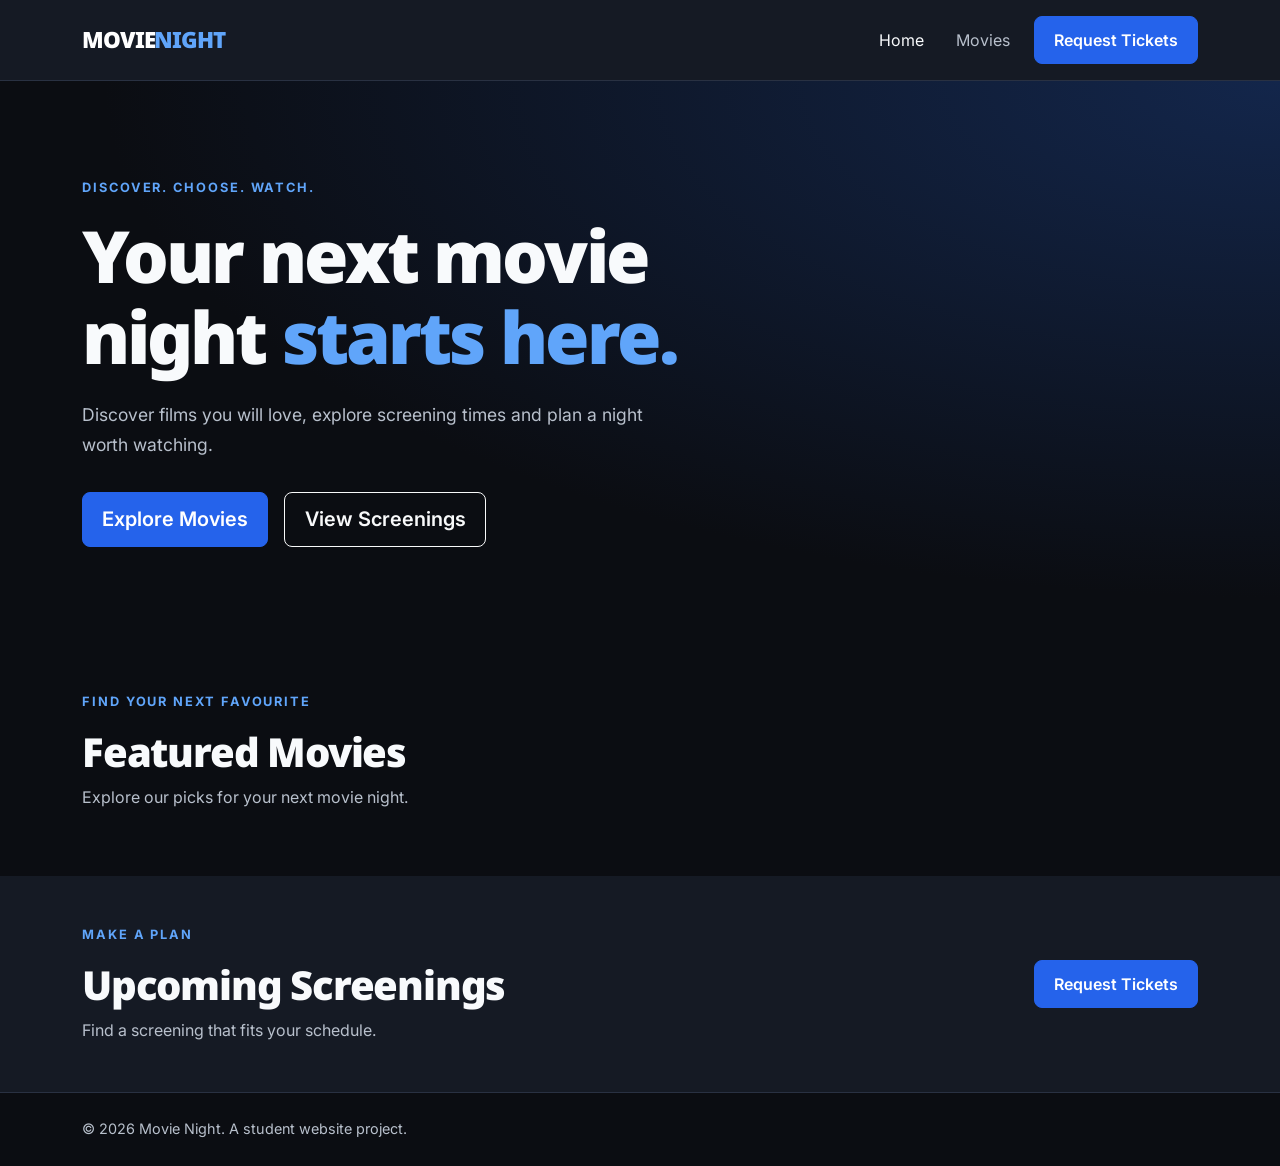
==== index.html @ bdc01e39 "Build home page layout with Bootstrap and black and blue styling" ====
<!DOCTYPE html>
<html lang="en" data-bs-theme="dark">
<head>
    <meta charset="UTF-8">
    <meta name="viewport" content="width=device-width, initial-scale=1.0">
    <meta name="description"
          content="Discover movies, explore genres and request screening tickets.">

    <title>Movie Night | Home</title>

    <!-- Fonts -->
    <link rel="preconnect" href="https://fonts.googleapis.com">
    <link rel="preconnect" href="https://fonts.gstatic.com" crossorigin>
    <link href="https://fonts.googleapis.com/css2?family=Inter:wght@400;500;600;700&family=Noto+Sans:wght@900&display=swap"
          rel="stylesheet">

    <!-- Bootstrap loads before our custom styles -->
    <link href="https://cdn.jsdelivr.net/npm/bootstrap@5.3.8/dist/css/bootstrap.min.css"
          rel="stylesheet"
          integrity="sha384-sRIl4kxILFvY47J16cr9ZwB07vP4J8+LH7qKQnuqkuIAvNWLzeN8tE5YBujZqJLB"
          crossorigin="anonymous">

    <link rel="stylesheet" href="css/styles.css">
</head>
<body>
    <header>
        <nav class="navbar navbar-expand-md site-navbar"
             aria-label="Main navigation">
            <div class="container">
                <a class="navbar-brand" href="index.html">
                    MOVIE<span class="brand-accent">NIGHT</span>
                </a>

                <button class="navbar-toggler" type="button"
                        data-bs-toggle="collapse"
                        data-bs-target="#mainNavigation"
                        aria-controls="mainNavigation"
                        aria-expanded="false"
                        aria-label="Toggle navigation">
                    <span class="navbar-toggler-icon"></span>
                </button>

                <div class="collapse navbar-collapse" id="mainNavigation">
                    <ul class="navbar-nav ms-auto align-items-md-center gap-md-3">
                        <li class="nav-item">
                            <a class="nav-link active"
                               href="index.html" aria-current="page">Home</a>
                        </li>
                        <li class="nav-item">
                            <a class="nav-link" href="movies.html">Movies</a>
                        </li>
                        <li class="nav-item">
                            <a class="btn btn-primary my-2 my-md-0"
                               href="tickets.html">Request Tickets</a>
                        </li>
                    </ul>
                </div>
            </div>
        </nav>
    </header>

    <main>
        <section class="hero" aria-labelledby="welcome-heading">
            <div class="container">
                <div class="row">
                    <div class="col-lg-8">
                        <p class="eyebrow">DISCOVER. CHOOSE. WATCH.</p>

                        <h1 id="welcome-heading">
                            Your next movie night
                            <span class="brand-accent">starts here.</span>
                        </h1>

                        <p class="hero-description">
                            Discover films you will love, explore screening
                            times and plan a night worth watching.
                        </p>

                        <div class="d-flex flex-wrap gap-3">
                            <a class="btn btn-primary btn-lg" href="movies.html">
                                Explore Movies
                            </a>
                            <a class="btn btn-outline-light btn-lg"
                               href="#screenings">
                                View Screenings
                            </a>
                        </div>
                    </div>
                </div>
            </div>
        </section>

        <section class="container py-5" aria-labelledby="featured-heading">
            <p class="eyebrow">FIND YOUR NEXT FAVOURITE</p>
            <h2 id="featured-heading">Featured Movies</h2>
            <p class="section-description">
                Explore our picks for your next movie night.
            </p>

            <!-- Movie cards will be added in the next step -->
        </section>

        <section class="screenings-section py-5" id="screenings"
                 aria-labelledby="screenings-heading">
            <div class="container">
                <div class="row align-items-center g-4">
                    <div class="col-md-8">
                        <p class="eyebrow">MAKE A PLAN</p>
                        <h2 id="screenings-heading">Upcoming Screenings</h2>
                        <p class="section-description mb-0">
                            Find a screening that fits your schedule.
                        </p>
                    </div>

                    <div class="col-md-4 text-md-end">
                        <a class="btn btn-primary" href="tickets.html">
                            Request Tickets
                        </a>
                    </div>
                </div>
            </div>
        </section>
    </main>

    <footer class="site-footer py-4">
        <div class="container">
            <p class="mb-0">
                &copy; 2026 Movie Night. A student website project.
            </p>
        </div>
    </footer>

    <script src="https://cdn.jsdelivr.net/npm/bootstrap@5.3.8/dist/js/bootstrap.bundle.min.js"
            integrity="sha384-FKyoEForCGlyvwx9Hj09JcYn3nv7wiPVlz7YYwJrWVcXK/BmnVDxM+D2scQbITxI"
            crossorigin="anonymous"></script>

    <script src="js/app.js"></script>
</body>
</html>
---- css/styles.css ----
/* Shared website colours */
:root {
    --page-background: #0b0d12;
    --panel-background: #151a24;
    --accent-blue: #2563eb;
    --heading-accent: #60a5fa;
    --main-text: #f8fafc;
    --secondary-text: #b8c0cc;
}

body {
    background-color: var(--page-background);
    color: var(--main-text);
    font-family: "Inter", sans-serif;
    line-height: 1.7;
}

h1,
h2,
.navbar-brand {
    font-family: "Noto Sans", sans-serif;
    font-weight: 900;
}

h1 {
    font-size: clamp(2.5rem, 6vw, 4.5rem);
    line-height: 1.12;
    letter-spacing: -0.04em;
    margin-bottom: 1.5rem;
}

h2 {
    font-size: clamp(1.75rem, 4vw, 2.5rem);
    letter-spacing: -0.03em;
}

.site-navbar {
    background-color: var(--panel-background);
    border-bottom: 1px solid #293142;
    padding: 1rem 0;
}

.navbar-brand {
    font-size: 1.4rem;
    letter-spacing: -0.05em;
}

.brand-accent {
    color: var(--heading-accent);
}

.nav-link {
    color: var(--secondary-text);
}

.nav-link:hover,
.nav-link:focus,
.navbar-nav .nav-link.active {
    color: var(--main-text);
}

.hero {
    padding: 6rem 0;
    background: radial-gradient(
        ellipse at top right,
        #13264b 0%,
        var(--page-background) 65%
    );
}

.eyebrow {
    color: var(--heading-accent);
    font-size: 0.8rem;
    font-weight: 700;
    letter-spacing: 0.15em;
    margin-bottom: 1rem;
}

.hero-description {
    max-width: 36rem;
    color: var(--secondary-text);
    font-size: 1.1rem;
    margin-bottom: 2rem;
}

.section-description,
.site-footer {
    color: var(--secondary-text);
}

.btn {
    font-weight: 600;
    border-radius: 0.5rem;
    padding: 0.7rem 1.2rem;
}

.btn-primary {
    --bs-btn-bg: var(--accent-blue);
    --bs-btn-border-color: var(--accent-blue);
    --bs-btn-hover-bg: #1d4ed8;
    --bs-btn-hover-border-color: #1d4ed8;
    --bs-btn-active-bg: #1e40af;
    --bs-btn-active-border-color: #1e40af;
}

.screenings-section {
    background-color: var(--panel-background);
}

.site-footer {
    border-top: 1px solid #293142;
    font-size: 0.9rem;
}

a:focus-visible,
button:focus-visible {
    outline: 3px solid var(--heading-accent);
    outline-offset: 4px;
}

@media (max-width: 767.98px) {
    .hero {
        padding: 4rem 0;
    }
}
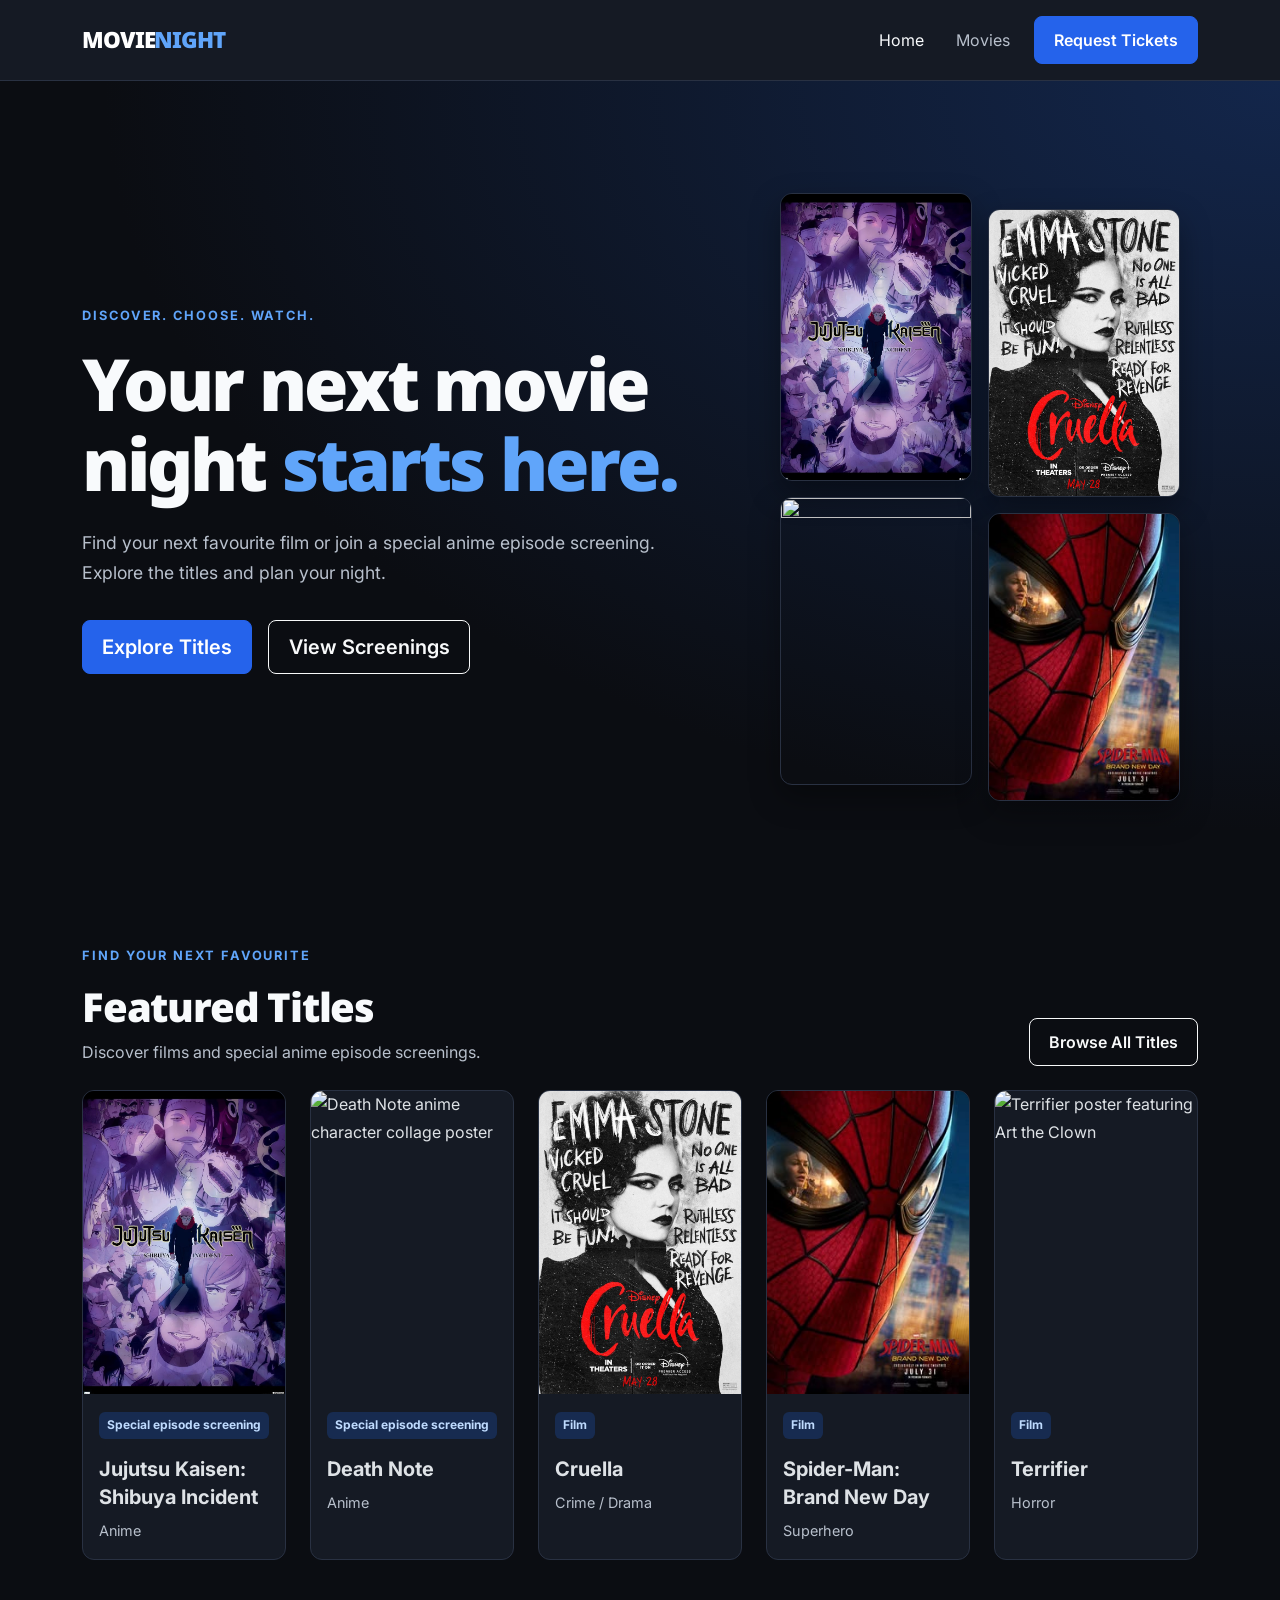
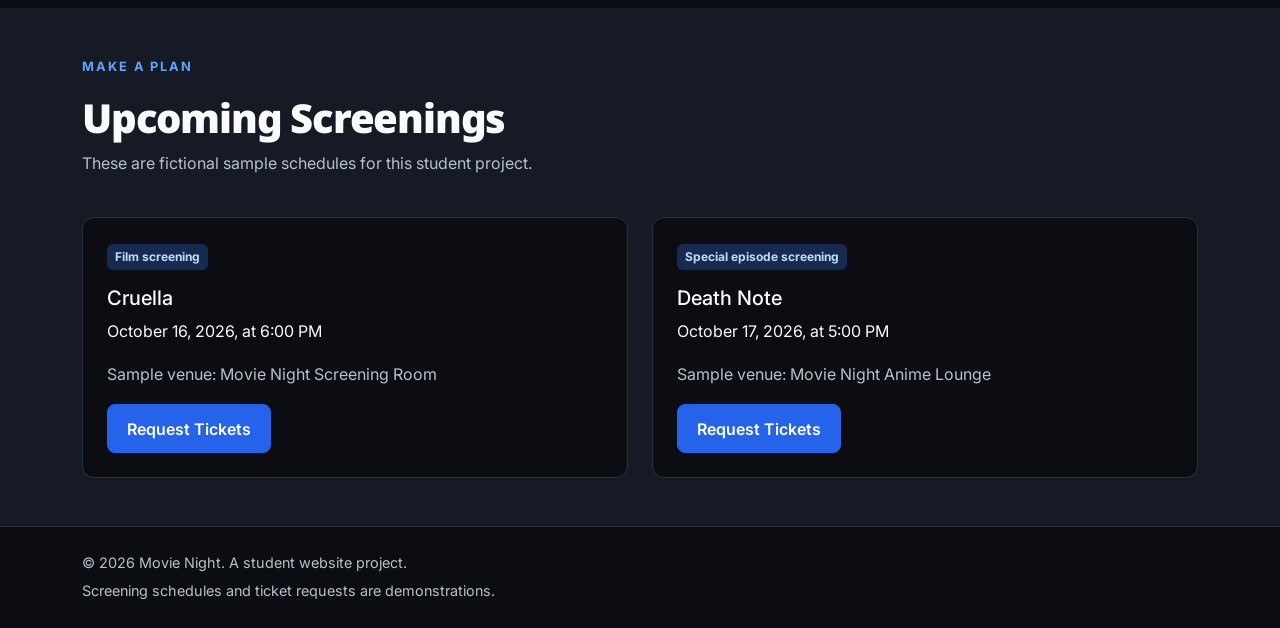
==== commit 48cc64a9: "Add featured titles, poster collage and sample screenings" ====
--- a/index.html
+++ b/index.html
@@ -4,7 +4,7 @@
     <meta charset="UTF-8">
     <meta name="viewport" content="width=device-width, initial-scale=1.0">
     <meta name="description"
-          content="Discover movies, explore genres and request screening tickets.">
+          content="Discover films and special anime episode screenings, explore genres and request tickets.">
 
     <title>Movie Night | Home</title>
 
@@ -14,20 +14,26 @@
     <link href="https://fonts.googleapis.com/css2?family=Inter:wght@400;500;600;700&family=Noto+Sans:wght@900&display=swap"
           rel="stylesheet">
 
-    <!-- Bootstrap loads before our custom styles -->
+    <!-- Bootstrap -->
     <link href="https://cdn.jsdelivr.net/npm/bootstrap@5.3.8/dist/css/bootstrap.min.css"
           rel="stylesheet"
           integrity="sha384-sRIl4kxILFvY47J16cr9ZwB07vP4J8+LH7qKQnuqkuIAvNWLzeN8tE5YBujZqJLB"
           crossorigin="anonymous">
 
+    <!-- Custom styles -->
     <link rel="stylesheet" href="css/styles.css">
 </head>
 <body>
+    <a class="visually-hidden-focusable skip-link" href="#main-content">
+        Skip to main content
+    </a>
+
     <header>
         <nav class="navbar navbar-expand-md site-navbar"
              aria-label="Main navigation">
             <div class="container">
-                <a class="navbar-brand" href="index.html">
+                <a class="navbar-brand" href="index.html"
+                   aria-label="Movie Night home">
                     MOVIE<span class="brand-accent">NIGHT</span>
                 </a>
 
@@ -43,8 +49,8 @@
                 <div class="collapse navbar-collapse" id="mainNavigation">
                     <ul class="navbar-nav ms-auto align-items-md-center gap-md-3">
                         <li class="nav-item">
-                            <a class="nav-link active"
-                               href="index.html" aria-current="page">Home</a>
+                            <a class="nav-link active" href="index.html"
+                               aria-current="page">Home</a>
                         </li>
                         <li class="nav-item">
                             <a class="nav-link" href="movies.html">Movies</a>
@@ -59,11 +65,12 @@
         </nav>
     </header>
 
-    <main>
+    <main id="main-content">
+        <!-- Welcome section -->
         <section class="hero" aria-labelledby="welcome-heading">
             <div class="container">
-                <div class="row">
-                    <div class="col-lg-8">
+                <div class="row align-items-center g-5">
+                    <div class="col-lg-7">
                         <p class="eyebrow">DISCOVER. CHOOSE. WATCH.</p>
 
                         <h1 id="welcome-heading">
@@ -72,13 +79,14 @@
                         </h1>
 
                         <p class="hero-description">
-                            Discover films you will love, explore screening
-                            times and plan a night worth watching.
+                            Find your next favourite film or join a special
+                            anime episode screening. Explore the titles and
+                            plan your night.
                         </p>
 
                         <div class="d-flex flex-wrap gap-3">
                             <a class="btn btn-primary btn-lg" href="movies.html">
-                                Explore Movies
+                                Explore Titles
                             </a>
                             <a class="btn btn-outline-light btn-lg"
                                href="#screenings">
@@ -86,36 +94,168 @@
                             </a>
                         </div>
                     </div>
+
+                    <div class="col-lg-5">
+                        <!-- Decorative repeats of posters shown below -->
+                        <div class="poster-collage" aria-hidden="true">
+                            <img src="images/jujutsu-kaisen.jfif" alt="">
+                            <img src="images/cruella.jfif" alt="">
+                            <img src="images/death-note.jfif" alt="">
+                            <img src="images/spider-man.jfif" alt="">
+                        </div>
+                    </div>
                 </div>
             </div>
         </section>
 
+        <!-- Featured titles -->
         <section class="container py-5" aria-labelledby="featured-heading">
-            <p class="eyebrow">FIND YOUR NEXT FAVOURITE</p>
-            <h2 id="featured-heading">Featured Movies</h2>
-            <p class="section-description">
-                Explore our picks for your next movie night.
-            </p>
-
-            <!-- Movie cards will be added in the next step -->
+            <div class="d-flex flex-wrap justify-content-between
+                        align-items-end gap-3 mb-4">
+                <div>
+                    <p class="eyebrow">FIND YOUR NEXT FAVOURITE</p>
+                    <h2 id="featured-heading">Featured Titles</h2>
+                    <p class="section-description mb-0">
+                        Discover films and special anime episode screenings.
+                    </p>
+                </div>
+
+                <a class="btn btn-outline-light" href="movies.html">
+                    Browse All Titles
+                </a>
+            </div>
+
+            <div class="row row-cols-1 row-cols-sm-2 row-cols-md-3
+                        row-cols-xl-5 g-4">
+                <div class="col">
+                    <article class="card movie-card h-100">
+                        <img src="images/jujutsu-kaisen.jfif"
+                             class="card-img-top movie-poster"
+                             alt="Jujutsu Kaisen Shibuya Incident character poster"
+                             loading="lazy">
+                        <div class="card-body">
+                            <span class="badge screening-badge mb-3">
+                                Special episode screening
+                            </span>
+                            <h3 class="card-title h5">
+                                Jujutsu Kaisen: Shibuya Incident
+                            </h3>
+                            <p class="movie-category mb-0">Anime</p>
+                        </div>
+                    </article>
+                </div>
+
+                <div class="col">
+                    <article class="card movie-card h-100">
+                        <img src="images/death-note.jfif"
+                             class="card-img-top movie-poster"
+                             alt="Death Note anime character collage poster"
+                             loading="lazy">
+                        <div class="card-body">
+                            <span class="badge screening-badge mb-3">
+                                Special episode screening
+                            </span>
+                            <h3 class="card-title h5">Death Note</h3>
+                            <p class="movie-category mb-0">Anime</p>
+                        </div>
+                    </article>
+                </div>
+
+                <div class="col">
+                    <article class="card movie-card h-100">
+                        <img src="images/cruella.jfif"
+                             class="card-img-top movie-poster"
+                             alt="Cruella poster featuring Emma Stone"
+                             loading="lazy">
+                        <div class="card-body">
+                            <span class="badge screening-badge mb-3">Film</span>
+                            <h3 class="card-title h5">Cruella</h3>
+                            <p class="movie-category mb-0">Crime / Drama</p>
+                        </div>
+                    </article>
+                </div>
+
+                <div class="col">
+                    <article class="card movie-card h-100">
+                        <img src="images/spider-man.jfif"
+                             class="card-img-top movie-poster"
+                             alt="Spider-Man Brand New Day artwork"
+                             loading="lazy">
+                        <div class="card-body">
+                            <span class="badge screening-badge mb-3">Film</span>
+                            <h3 class="card-title h5">
+                                Spider-Man: Brand New Day
+                            </h3>
+                            <p class="movie-category mb-0">Superhero</p>
+                        </div>
+                    </article>
+                </div>
+
+                <div class="col">
+                    <article class="card movie-card h-100">
+                        <img src="images/terrifier.jfif"
+                             class="card-img-top movie-poster"
+                             alt="Terrifier poster featuring Art the Clown"
+                             loading="lazy">
+                        <div class="card-body">
+                            <span class="badge screening-badge mb-3">Film</span>
+                            <h3 class="card-title h5">Terrifier</h3>
+                            <p class="movie-category mb-0">Horror</p>
+                        </div>
+                    </article>
+                </div>
+            </div>
         </section>
 
+        <!-- Sample screening information -->
         <section class="screenings-section py-5" id="screenings"
                  aria-labelledby="screenings-heading">
             <div class="container">
-                <div class="row align-items-center g-4">
-                    <div class="col-md-8">
-                        <p class="eyebrow">MAKE A PLAN</p>
-                        <h2 id="screenings-heading">Upcoming Screenings</h2>
-                        <p class="section-description mb-0">
-                            Find a screening that fits your schedule.
-                        </p>
-                    </div>
-
-                    <div class="col-md-4 text-md-end">
-                        <a class="btn btn-primary" href="tickets.html">
-                            Request Tickets
-                        </a>
+                <p class="eyebrow">MAKE A PLAN</p>
+                <h2 id="screenings-heading">Upcoming Screenings</h2>
+                <p class="section-description">
+                    These are fictional sample schedules for this student project.
+                </p>
+
+                <div class="row g-4 mt-1">
+                    <div class="col-md-6">
+                        <article class="screening-panel h-100">
+                            <span class="badge screening-badge mb-3">
+                                Film screening
+                            </span>
+                            <h3 class="h5">Cruella</h3>
+                            <p>
+                                <time datetime="2026-10-16T18:00">
+                                    October 16, 2026, at 6:00 PM
+                                </time>
+                            </p>
+                            <p class="section-description">
+                                Sample venue: Movie Night Screening Room
+                            </p>
+                            <a class="btn btn-primary" href="tickets.html">
+                                Request Tickets
+                            </a>
+                        </article>
+                    </div>
+
+                    <div class="col-md-6">
+                        <article class="screening-panel h-100">
+                            <span class="badge screening-badge mb-3">
+                                Special episode screening
+                            </span>
+                            <h3 class="h5">Death Note</h3>
+                            <p>
+                                <time datetime="2026-10-17T17:00">
+                                    October 17, 2026, at 5:00 PM
+                                </time>
+                            </p>
+                            <p class="section-description">
+                                Sample venue: Movie Night Anime Lounge
+                            </p>
+                            <a class="btn btn-primary" href="tickets.html">
+                                Request Tickets
+                            </a>
+                        </article>
                     </div>
                 </div>
             </div>
@@ -124,12 +264,16 @@
 
     <footer class="site-footer py-4">
         <div class="container">
+            <p class="mb-1">
+                &copy; 2026 Movie Night. A student website project.
+            </p>
             <p class="mb-0">
-                &copy; 2026 Movie Night. A student website project.
+                Screening schedules and ticket requests are demonstrations.
             </p>
         </div>
     </footer>
 
+    <!-- Bootstrap controls the mobile navigation -->
     <script src="https://cdn.jsdelivr.net/npm/bootstrap@5.3.8/dist/js/bootstrap.bundle.min.js"
             integrity="sha384-FKyoEForCGlyvwx9Hj09JcYn3nv7wiPVlz7YYwJrWVcXK/BmnVDxM+D2scQbITxI"
             crossorigin="anonymous"></script>
--- a/css/styles.css
+++ b/css/styles.css
@@ -122,4 +122,76 @@
     .hero {
         padding: 4rem 0;
     }
+}
+/* Poster collage beside the welcome heading */
+.poster-collage {
+    display: grid;
+    grid-template-columns: repeat(2, minmax(0, 1fr));
+    gap: 1rem;
+    max-width: 25rem;
+    margin-inline: auto;
+    padding-block: 1rem;
+}
+
+.poster-collage img {
+    display: block;
+    width: 100%;
+    aspect-ratio: 2 / 3;
+    object-fit: cover;
+    border-radius: 0.75rem;
+    border: 1px solid #293142;
+    box-shadow: 0 12px 30px rgb(0 0 0 / 35%);
+}
+
+.poster-collage img:nth-child(even) {
+    transform: translateY(1rem);
+}
+
+/* Featured title cards */
+.movie-card {
+    background-color: var(--panel-background);
+    border: 1px solid #293142;
+    border-radius: 0.75rem;
+    overflow: hidden;
+}
+
+.movie-poster {
+    width: 100%;
+    aspect-ratio: 2 / 3;
+    object-fit: cover;
+}
+
+.movie-card .card-title {
+    font-weight: 700;
+    line-height: 1.4;
+}
+
+.movie-category {
+    color: var(--secondary-text);
+    font-size: 0.9rem;
+}
+
+.screening-badge {
+    background-color: #172b50;
+    color: #bfdbfe;
+    white-space: normal;
+    text-align: left;
+    line-height: 1.5;
+}
+
+.screening-panel {
+    background-color: var(--page-background);
+    border: 1px solid #293142;
+    border-radius: 0.75rem;
+    padding: 1.5rem;
+}
+
+.skip-link {
+    position: absolute;
+    top: 0.5rem;
+    left: 0.5rem;
+    z-index: 1100;
+    background-color: var(--main-text);
+    color: var(--page-background);
+    padding: 0.75rem 1rem;
 }
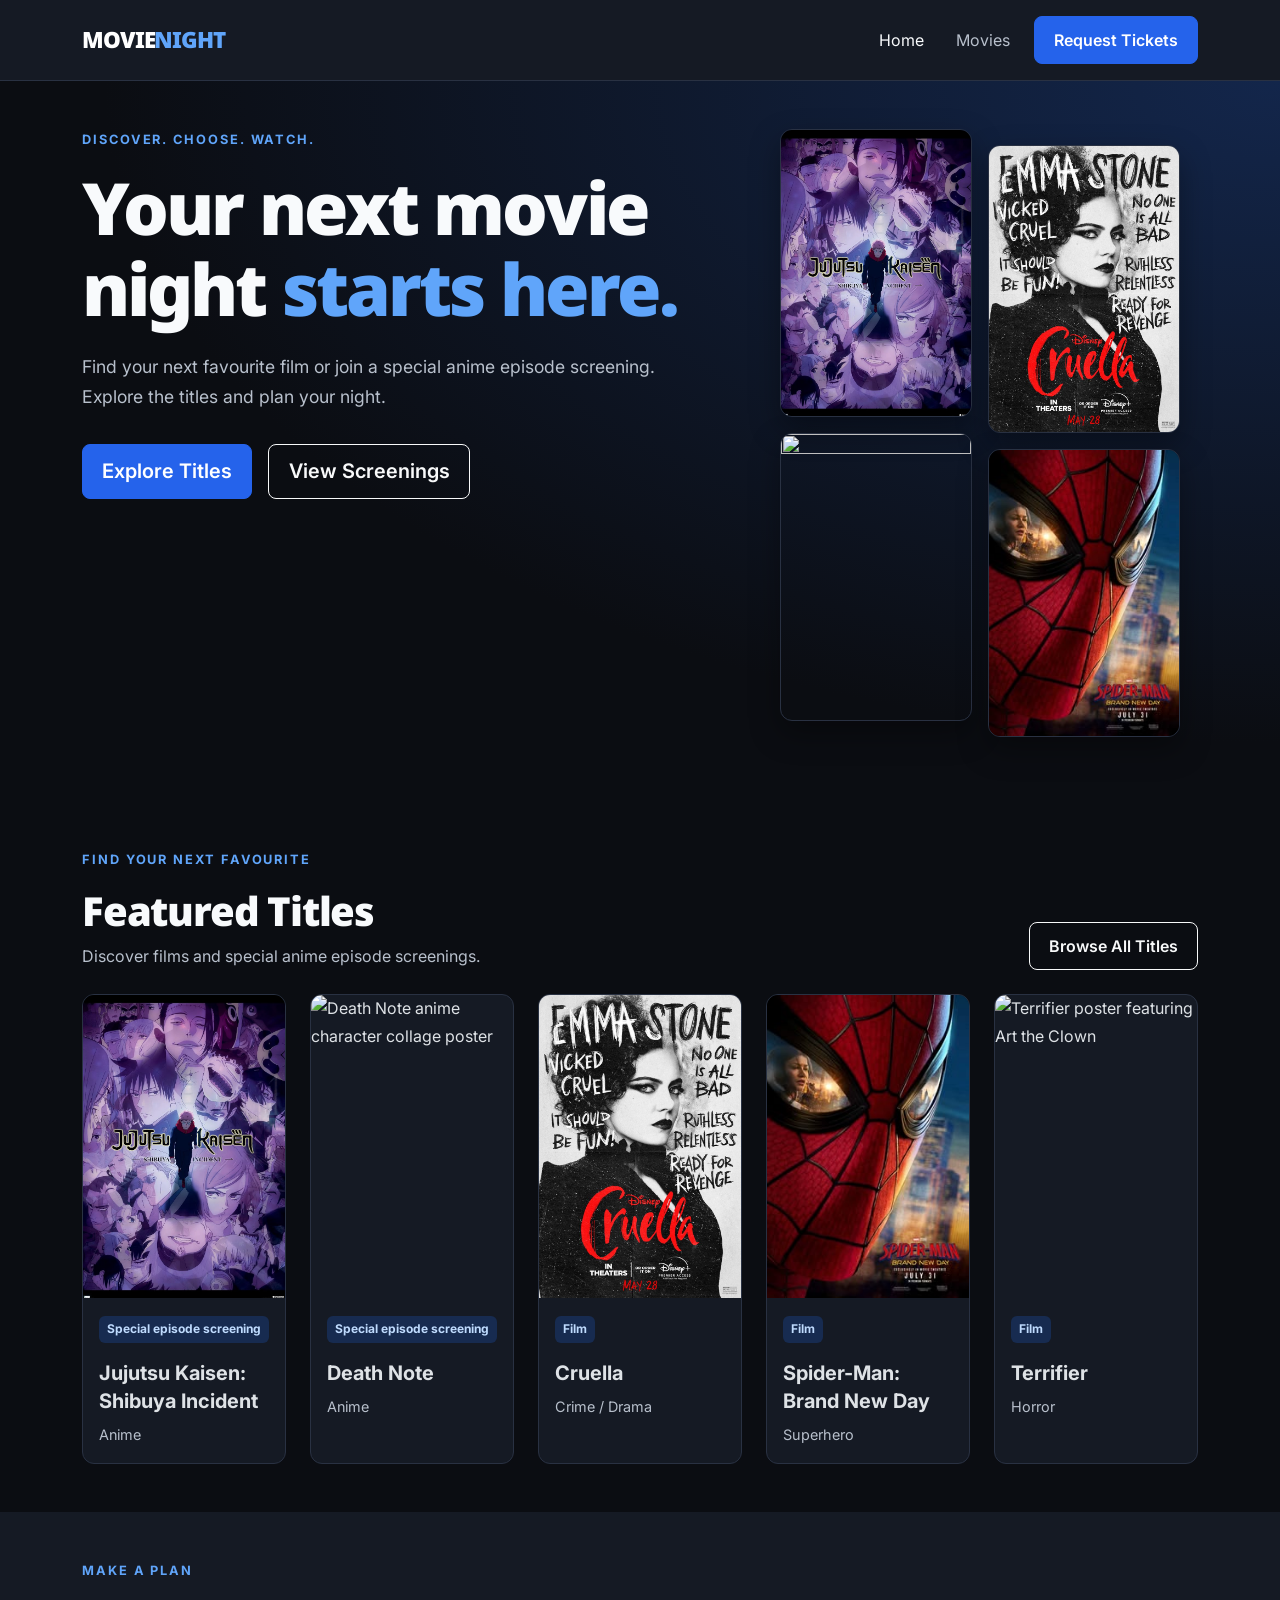
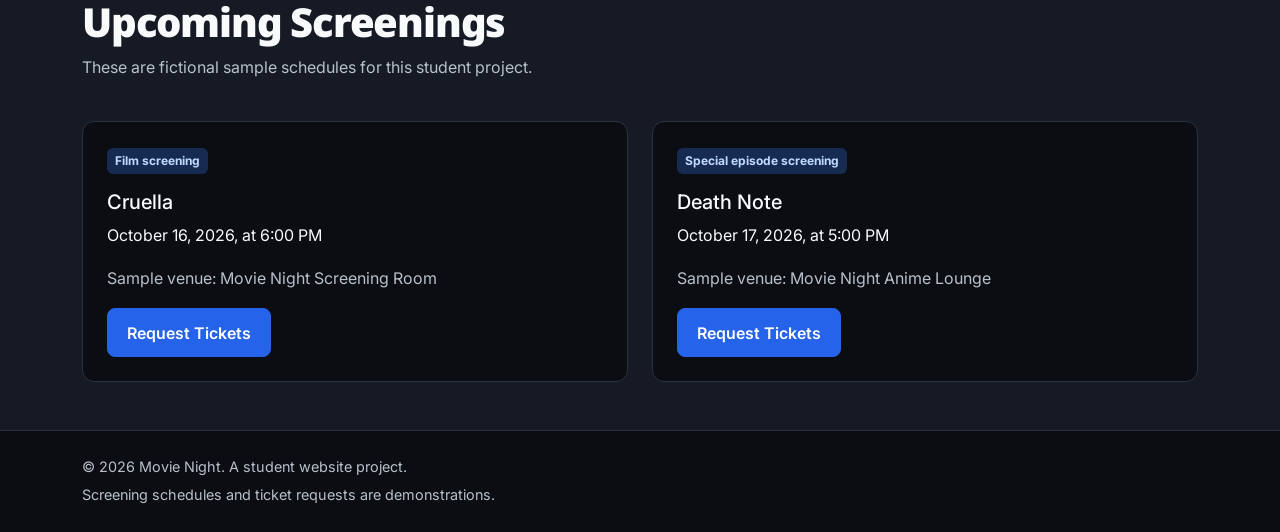
==== commit 247c0f33: "Refactor styles for consistency and improve accessibility in ticket request and homepage layouts" ====
--- a/index.html
+++ b/index.html
@@ -69,7 +69,7 @@
         <!-- Welcome section -->
         <section class="hero" aria-labelledby="welcome-heading">
             <div class="container">
-                <div class="row align-items-center g-5">
+                <div class="row align-items-start g-5">
                     <div class="col-lg-7">
                         <p class="eyebrow">DISCOVER. CHOOSE. WATCH.</p>
 
--- a/css/styles.css
+++ b/css/styles.css
@@ -1,197 +1,289 @@
 /* Shared website colours */
 :root {
-    --page-background: #0b0d12;
-    --panel-background: #151a24;
-    --accent-blue: #2563eb;
-    --heading-accent: #60a5fa;
-    --main-text: #f8fafc;
-    --secondary-text: #b8c0cc;
+  --page-background: #0b0d12;
+  --panel-background: #151a24;
+  --accent-blue: #2563eb;
+  --heading-accent: #60a5fa;
+  --main-text: #f8fafc;
+  --secondary-text: #b8c0cc;
 }
 
 body {
-    background-color: var(--page-background);
-    color: var(--main-text);
-    font-family: "Inter", sans-serif;
-    line-height: 1.7;
+  background-color: var(--page-background);
+  color: var(--main-text);
+  font-family: "Inter", sans-serif;
+  line-height: 1.7;
 }
 
 h1,
 h2,
 .navbar-brand {
-    font-family: "Noto Sans", sans-serif;
-    font-weight: 900;
+  font-family: "Noto Sans", sans-serif;
+  font-weight: 900;
 }
 
 h1 {
-    font-size: clamp(2.5rem, 6vw, 4.5rem);
-    line-height: 1.12;
-    letter-spacing: -0.04em;
-    margin-bottom: 1.5rem;
+  font-size: clamp(2.5rem, 6vw, 4.5rem);
+  line-height: 1.12;
+  letter-spacing: -0.04em;
+  margin-bottom: 1.5rem;
 }
 
 h2 {
-    font-size: clamp(1.75rem, 4vw, 2.5rem);
-    letter-spacing: -0.03em;
+  font-size: clamp(1.75rem, 4vw, 2.5rem);
+  letter-spacing: -0.03em;
 }
 
 .site-navbar {
-    background-color: var(--panel-background);
-    border-bottom: 1px solid #293142;
-    padding: 1rem 0;
+  background-color: var(--panel-background);
+  border-bottom: 1px solid #293142;
+  padding: 1rem 0;
 }
 
 .navbar-brand {
-    font-size: 1.4rem;
-    letter-spacing: -0.05em;
+  font-size: 1.4rem;
+  letter-spacing: -0.05em;
 }
 
 .brand-accent {
-    color: var(--heading-accent);
+  color: var(--heading-accent);
 }
 
 .nav-link {
-    color: var(--secondary-text);
+  color: var(--secondary-text);
 }
 
 .nav-link:hover,
 .nav-link:focus,
 .navbar-nav .nav-link.active {
-    color: var(--main-text);
+  color: var(--main-text);
 }
 
 .hero {
-    padding: 6rem 0;
-    background: radial-gradient(
-        ellipse at top right,
-        #13264b 0%,
-        var(--page-background) 65%
-    );
+  padding: 6rem 0;
+  background: radial-gradient(
+    ellipse at top right,
+    #13264b 0%,
+    var(--page-background) 65%
+  );
 }
 
 .eyebrow {
-    color: var(--heading-accent);
-    font-size: 0.8rem;
-    font-weight: 700;
-    letter-spacing: 0.15em;
-    margin-bottom: 1rem;
+  color: var(--heading-accent);
+  font-size: 0.8rem;
+  font-weight: 700;
+  letter-spacing: 0.15em;
+  margin-bottom: 1rem;
 }
 
 .hero-description {
-    max-width: 36rem;
-    color: var(--secondary-text);
-    font-size: 1.1rem;
-    margin-bottom: 2rem;
+  max-width: 36rem;
+  color: var(--secondary-text);
+  font-size: 1.1rem;
+  margin-bottom: 2rem;
 }
 
 .section-description,
 .site-footer {
-    color: var(--secondary-text);
+  color: var(--secondary-text);
 }
 
 .btn {
-    font-weight: 600;
-    border-radius: 0.5rem;
-    padding: 0.7rem 1.2rem;
+  font-weight: 600;
+  border-radius: 0.5rem;
+  padding: 0.7rem 1.2rem;
 }
 
 .btn-primary {
-    --bs-btn-bg: var(--accent-blue);
-    --bs-btn-border-color: var(--accent-blue);
-    --bs-btn-hover-bg: #1d4ed8;
-    --bs-btn-hover-border-color: #1d4ed8;
-    --bs-btn-active-bg: #1e40af;
-    --bs-btn-active-border-color: #1e40af;
+  --bs-btn-bg: var(--accent-blue);
+  --bs-btn-border-color: var(--accent-blue);
+  --bs-btn-hover-bg: #1d4ed8;
+  --bs-btn-hover-border-color: #1d4ed8;
+  --bs-btn-active-bg: #1e40af;
+  --bs-btn-active-border-color: #1e40af;
 }
 
 .screenings-section {
-    background-color: var(--panel-background);
+  background-color: var(--panel-background);
 }
 
 .site-footer {
-    border-top: 1px solid #293142;
-    font-size: 0.9rem;
+  border-top: 1px solid #293142;
+  font-size: 0.9rem;
 }
 
 a:focus-visible,
 button:focus-visible {
-    outline: 3px solid var(--heading-accent);
-    outline-offset: 4px;
+  outline: 3px solid var(--heading-accent);
+  outline-offset: 4px;
 }
 
 @media (max-width: 767.98px) {
-    .hero {
-        padding: 4rem 0;
-    }
+  .hero {
+    padding: 4rem 0;
+  }
 }
 /* Poster collage beside the welcome heading */
 .poster-collage {
-    display: grid;
-    grid-template-columns: repeat(2, minmax(0, 1fr));
-    gap: 1rem;
-    max-width: 25rem;
-    margin-inline: auto;
-    padding-block: 1rem;
+  display: grid;
+  grid-template-columns: repeat(2, minmax(0, 1fr));
+  gap: 1rem;
+  max-width: 25rem;
+  margin-inline: auto;
+  padding-block: 1rem;
 }
 
 .poster-collage img {
-    display: block;
-    width: 100%;
-    aspect-ratio: 2 / 3;
-    object-fit: cover;
-    border-radius: 0.75rem;
-    border: 1px solid #293142;
-    box-shadow: 0 12px 30px rgb(0 0 0 / 35%);
+  display: block;
+  width: 100%;
+  aspect-ratio: 2 / 3;
+  object-fit: cover;
+  border-radius: 0.75rem;
+  border: 1px solid #293142;
+  box-shadow: 0 12px 30px rgb(0 0 0 / 35%);
 }
 
 .poster-collage img:nth-child(even) {
-    transform: translateY(1rem);
+  transform: translateY(1rem);
 }
 
 /* Featured title cards */
 .movie-card {
-    background-color: var(--panel-background);
-    border: 1px solid #293142;
-    border-radius: 0.75rem;
-    overflow: hidden;
+  background-color: var(--panel-background);
+  border: 1px solid #293142;
+  border-radius: 0.75rem;
+  overflow: hidden;
 }
 
 .movie-poster {
-    width: 100%;
-    aspect-ratio: 2 / 3;
-    object-fit: cover;
+  width: 100%;
+  aspect-ratio: 2 / 3;
+  object-fit: cover;
 }
 
 .movie-card .card-title {
-    font-weight: 700;
-    line-height: 1.4;
+  font-weight: 700;
+  line-height: 1.4;
 }
 
 .movie-category {
-    color: var(--secondary-text);
-    font-size: 0.9rem;
+  color: var(--secondary-text);
+  font-size: 0.9rem;
 }
 
 .screening-badge {
-    background-color: #172b50;
-    color: #bfdbfe;
-    white-space: normal;
-    text-align: left;
-    line-height: 1.5;
+  background-color: #172b50;
+  color: #bfdbfe;
+  white-space: normal;
+  text-align: left;
+  line-height: 1.5;
 }
 
 .screening-panel {
-    background-color: var(--page-background);
-    border: 1px solid #293142;
-    border-radius: 0.75rem;
-    padding: 1.5rem;
+  background-color: var(--page-background);
+  border: 1px solid #293142;
+  border-radius: 0.75rem;
+  padding: 1.5rem;
 }
 
 .skip-link {
-    position: absolute;
-    top: 0.5rem;
-    left: 0.5rem;
-    z-index: 1100;
-    background-color: var(--main-text);
-    color: var(--page-background);
-    padding: 0.75rem 1rem;
+  position: absolute;
+  top: 0.5rem;
+  left: 0.5rem;
+  z-index: 1100;
+  background-color: var(--main-text);
+  color: var(--page-background);
+  padding: 0.75rem 1rem;
+}
+/* Movies page */
+.browse-heading {
+  font-size: clamp(2.25rem, 5vw, 3.5rem);
+}
+
+.form-select {
+  background-color: var(--panel-background);
+  color: var(--main-text);
+  border-color: #46536b;
+}
+
+.form-select:focus {
+  border-color: var(--heading-accent);
+  box-shadow: 0 0 0 0.25rem rgb(96 165 250 / 25%);
+}
+
+.modal-content {
+  background-color: var(--panel-background);
+  color: var(--main-text);
+  border: 1px solid #46536b;
+}
+
+.modal-header,
+.modal-footer {
+  border-color: #293142;
+}
+/* Ticket Requests page */
+.ticket-panel {
+  background-color: var(--panel-background);
+  border: 1px solid #293142;
+  border-radius: 0.75rem;
+  padding: 1.5rem;
+}
+
+.form-control {
+  background-color: var(--page-background);
+  color: var(--main-text);
+  border-color: #46536b;
+}
+
+.form-control:focus {
+  background-color: var(--page-background);
+  color: var(--main-text);
+  border-color: var(--heading-accent);
+  box-shadow: 0 0 0 0.25rem rgb(96 165 250 / 25%);
+}
+
+.form-text,
+.ticket-panel dd {
+  color: var(--secondary-text);
+}
+
+.ticket-panel dd {
+  overflow-wrap: anywhere;
+}
+
+.ticket-total {
+  color: var(--heading-accent);
+  font-size: 2rem;
+  font-weight: 700;
+}
+
+#confirmation {
+  overflow-wrap: anywhere;
+}
+
+.toast {
+  --bs-toast-bg: var(--panel-background);
+  --bs-toast-header-bg: var(--panel-background);
+  --bs-toast-header-color: var(--main-text);
+  color: var(--main-text);
+}
+/* Move the welcome section closer to the navbar */
+.hero {
+  padding-top: 3rem;
+  padding-bottom: 4rem;
+}
+
+/* Align the first poster with the top of the text */
+.poster-collage {
+  padding-top: 0;
+}
+/* Plain confirmation beneath the form */
+.confirmation-message {
+    color: var(--main-text);
+    background: transparent;
+    border: 0;
+    border-radius: 0;
+    padding: 0;
+    line-height: 1.7;
+    overflow-wrap: anywhere;
 }
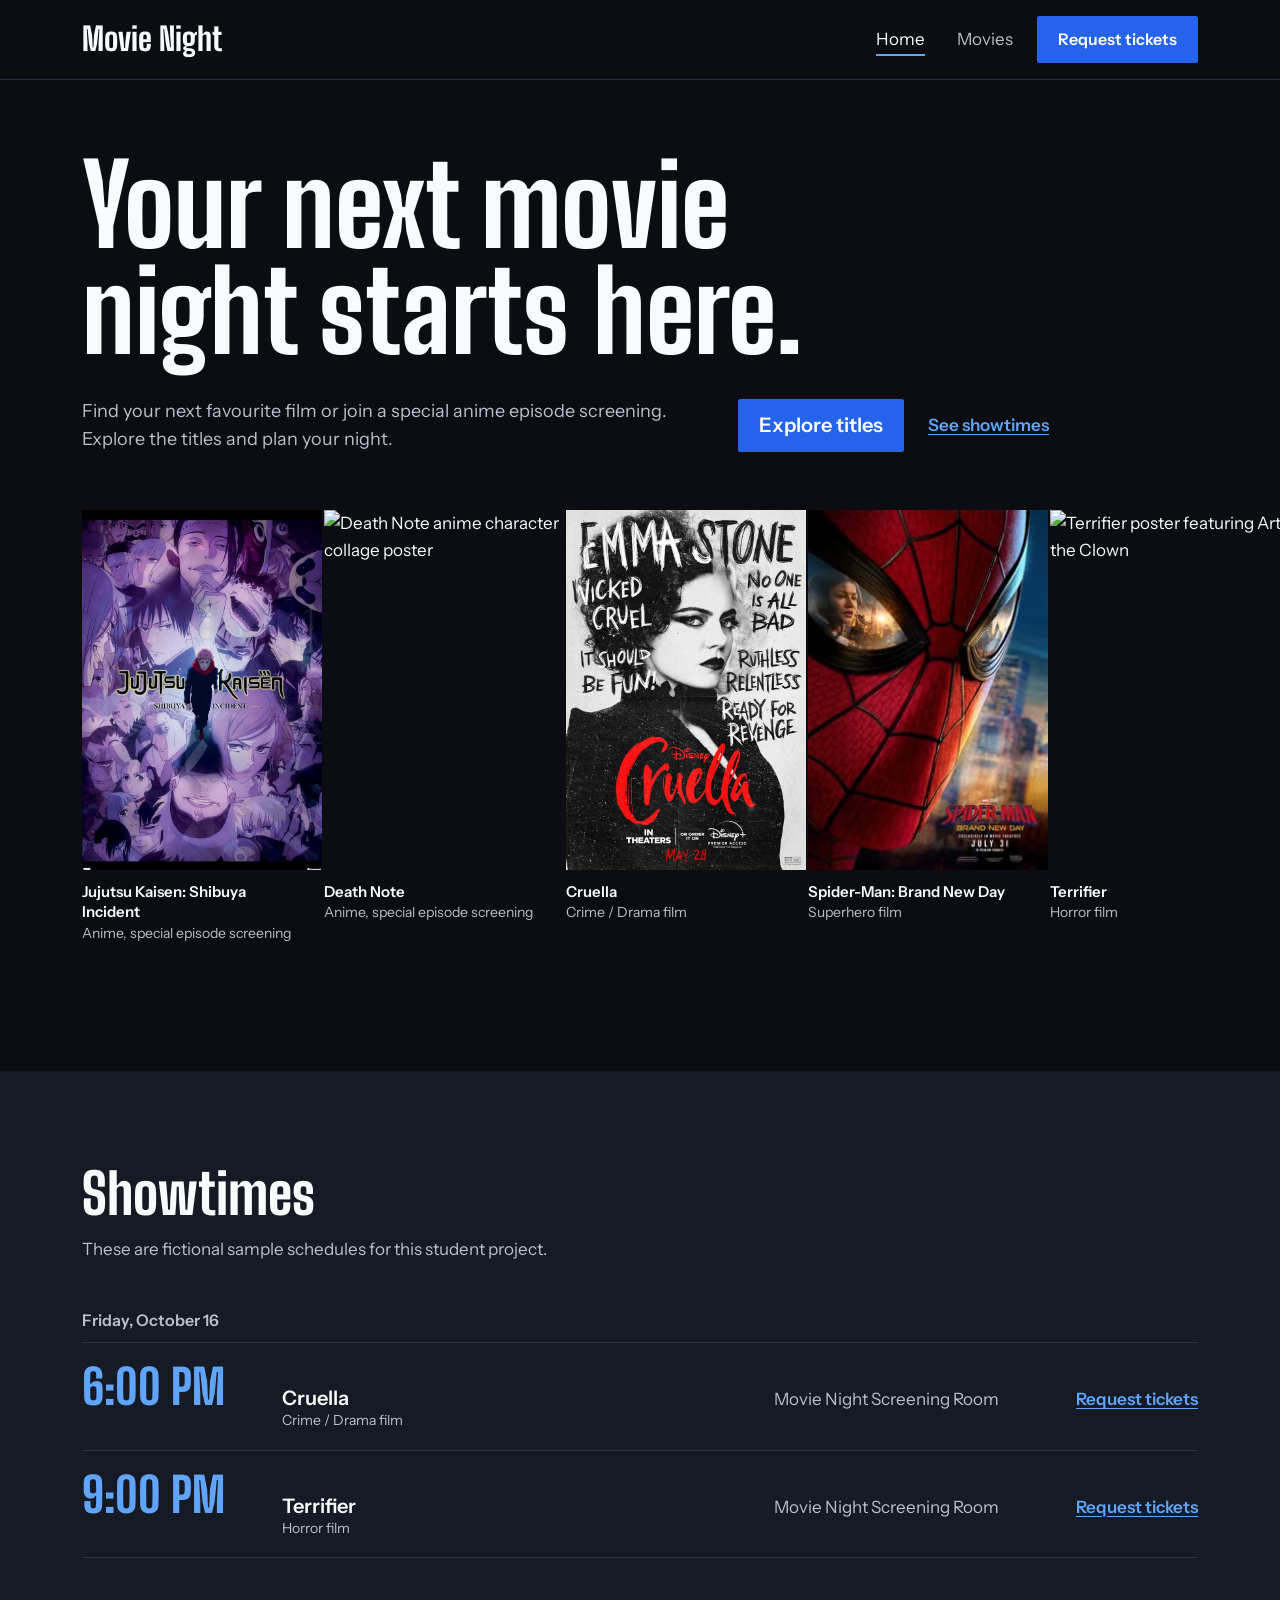
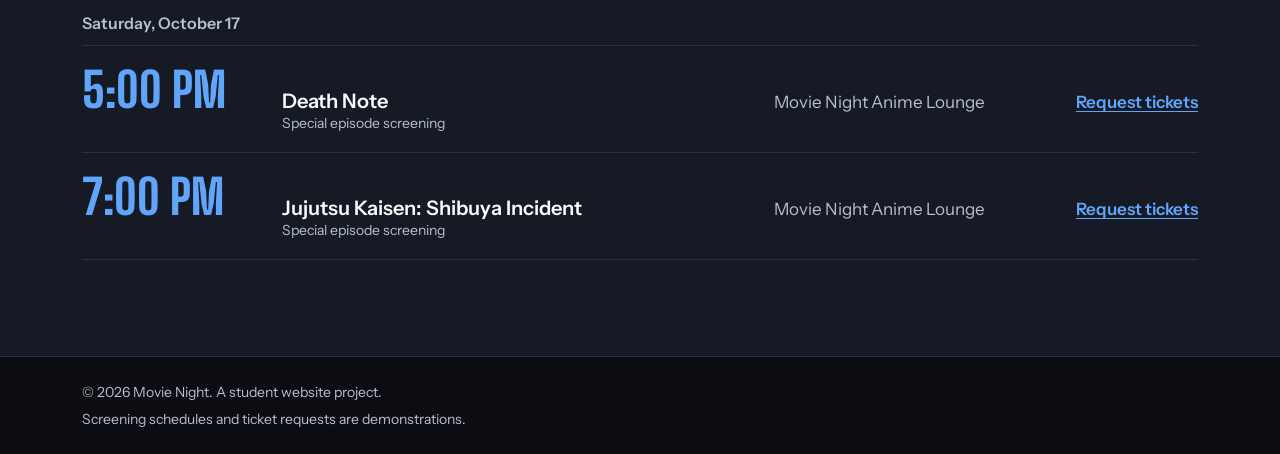
==== commit 319fa28f: "Refactor HTML structure and styles across multiple pages; update font links, improve accessibility, " ====
--- a/index.html
+++ b/index.html
@@ -11,7 +11,7 @@
     <!-- Fonts -->
     <link rel="preconnect" href="https://fonts.googleapis.com">
     <link rel="preconnect" href="https://fonts.gstatic.com" crossorigin>
-    <link href="https://fonts.googleapis.com/css2?family=Inter:wght@400;500;600;700&family=Noto+Sans:wght@900&display=swap"
+    <link href="https://fonts.googleapis.com/css2?family=Big+Shoulders+Display:wght@700;800&family=Instrument+Sans:wght@400;500;600&display=swap"
           rel="stylesheet">
 
     <!-- Bootstrap -->
@@ -34,7 +34,7 @@
             <div class="container">
                 <a class="navbar-brand" href="index.html"
                    aria-label="Movie Night home">
-                    MOVIE<span class="brand-accent">NIGHT</span>
+                    Movie Night
                 </a>
 
                 <button class="navbar-toggler" type="button"
@@ -57,7 +57,7 @@
                         </li>
                         <li class="nav-item">
                             <a class="btn btn-primary my-2 my-md-0"
-                               href="tickets.html">Request Tickets</a>
+                               href="tickets.html">Request tickets</a>
                         </li>
                     </ul>
                 </div>
@@ -69,194 +69,168 @@
         <!-- Welcome section -->
         <section class="hero" aria-labelledby="welcome-heading">
             <div class="container">
-                <div class="row align-items-start g-5">
-                    <div class="col-lg-7">
-                        <p class="eyebrow">DISCOVER. CHOOSE. WATCH.</p>
-
-                        <h1 id="welcome-heading">
-                            Your next movie night
-                            <span class="brand-accent">starts here.</span>
-                        </h1>
-
-                        <p class="hero-description">
-                            Find your next favourite film or join a special
-                            anime episode screening. Explore the titles and
-                            plan your night.
-                        </p>
-
-                        <div class="d-flex flex-wrap gap-3">
-                            <a class="btn btn-primary btn-lg" href="movies.html">
-                                Explore Titles
-                            </a>
-                            <a class="btn btn-outline-light btn-lg"
-                               href="#screenings">
-                                View Screenings
-                            </a>
-                        </div>
+                <h1 class="hero-title" id="welcome-heading">
+                    Your next movie night starts here.
+                </h1>
+
+                <div class="hero-intro">
+                    <p class="lede">
+                        Find your next favourite film or join a special
+                        anime episode screening. Explore the titles and
+                        plan your night.
+                    </p>
+
+                    <div class="hero-actions">
+                        <a class="btn btn-primary btn-lg" href="movies.html">
+                            Explore titles
+                        </a>
+                        <a class="text-action" href="#screenings">
+                            See showtimes
+                        </a>
                     </div>
-
-                    <div class="col-lg-5">
-                        <!-- Decorative repeats of posters shown below -->
-                        <div class="poster-collage" aria-hidden="true">
-                            <img src="images/jujutsu-kaisen.jfif" alt="">
-                            <img src="images/cruella.jfif" alt="">
-                            <img src="images/death-note.jfif" alt="">
-                            <img src="images/spider-man.jfif" alt="">
-                        </div>
-                    </div>
-                </div>
+                </div>
+
+                <!-- Featured titles -->
+                <h2 class="visually-hidden" id="featured-heading">
+                    Featured titles
+                </h2>
+
+                <!-- Focusable so keyboard users can scroll it on small screens -->
+                <ul class="poster-strip" tabindex="0"
+                    aria-labelledby="featured-heading">
+                    <li>
+                        <img src="images/jujutsu-kaisen.jfif"
+                             alt="Jujutsu Kaisen Shibuya Incident character poster">
+                        <p class="poster-caption">
+                            <strong>Jujutsu Kaisen: Shibuya Incident</strong>
+                            <span>Anime, special episode screening</span>
+                        </p>
+                    </li>
+                    <li>
+                        <img src="images/death-note.jfif"
+                             alt="Death Note anime character collage poster">
+                        <p class="poster-caption">
+                            <strong>Death Note</strong>
+                            <span>Anime, special episode screening</span>
+                        </p>
+                    </li>
+                    <li>
+                        <img src="images/cruella.jfif"
+                             alt="Cruella poster featuring Emma Stone">
+                        <p class="poster-caption">
+                            <strong>Cruella</strong>
+                            <span>Crime / Drama film</span>
+                        </p>
+                    </li>
+                    <li>
+                        <img src="images/spider-man.jfif"
+                             alt="Spider-Man Brand New Day artwork"
+                             loading="lazy">
+                        <p class="poster-caption">
+                            <strong>Spider-Man: Brand New Day</strong>
+                            <span>Superhero film</span>
+                        </p>
+                    </li>
+                    <li>
+                        <img src="images/terrifier.jfif"
+                             alt="Terrifier poster featuring Art the Clown"
+                             loading="lazy">
+                        <p class="poster-caption">
+                            <strong>Terrifier</strong>
+                            <span>Horror film</span>
+                        </p>
+                    </li>
+                </ul>
             </div>
         </section>
 
-        <!-- Featured titles -->
-        <section class="container py-5" aria-labelledby="featured-heading">
-            <div class="d-flex flex-wrap justify-content-between
-                        align-items-end gap-3 mb-4">
-                <div>
-                    <p class="eyebrow">FIND YOUR NEXT FAVOURITE</p>
-                    <h2 id="featured-heading">Featured Titles</h2>
-                    <p class="section-description mb-0">
-                        Discover films and special anime episode screenings.
-                    </p>
-                </div>
-
-                <a class="btn btn-outline-light" href="movies.html">
-                    Browse All Titles
-                </a>
-            </div>
-
-            <div class="row row-cols-1 row-cols-sm-2 row-cols-md-3
-                        row-cols-xl-5 g-4">
-                <div class="col">
-                    <article class="card movie-card h-100">
-                        <img src="images/jujutsu-kaisen.jfif"
-                             class="card-img-top movie-poster"
-                             alt="Jujutsu Kaisen Shibuya Incident character poster"
-                             loading="lazy">
-                        <div class="card-body">
-                            <span class="badge screening-badge mb-3">
-                                Special episode screening
-                            </span>
-                            <h3 class="card-title h5">
-                                Jujutsu Kaisen: Shibuya Incident
-                            </h3>
-                            <p class="movie-category mb-0">Anime</p>
-                        </div>
-                    </article>
-                </div>
-
-                <div class="col">
-                    <article class="card movie-card h-100">
-                        <img src="images/death-note.jfif"
-                             class="card-img-top movie-poster"
-                             alt="Death Note anime character collage poster"
-                             loading="lazy">
-                        <div class="card-body">
-                            <span class="badge screening-badge mb-3">
-                                Special episode screening
-                            </span>
-                            <h3 class="card-title h5">Death Note</h3>
-                            <p class="movie-category mb-0">Anime</p>
-                        </div>
-                    </article>
-                </div>
-
-                <div class="col">
-                    <article class="card movie-card h-100">
-                        <img src="images/cruella.jfif"
-                             class="card-img-top movie-poster"
-                             alt="Cruella poster featuring Emma Stone"
-                             loading="lazy">
-                        <div class="card-body">
-                            <span class="badge screening-badge mb-3">Film</span>
-                            <h3 class="card-title h5">Cruella</h3>
-                            <p class="movie-category mb-0">Crime / Drama</p>
-                        </div>
-                    </article>
-                </div>
-
-                <div class="col">
-                    <article class="card movie-card h-100">
-                        <img src="images/spider-man.jfif"
-                             class="card-img-top movie-poster"
-                             alt="Spider-Man Brand New Day artwork"
-                             loading="lazy">
-                        <div class="card-body">
-                            <span class="badge screening-badge mb-3">Film</span>
-                            <h3 class="card-title h5">
-                                Spider-Man: Brand New Day
-                            </h3>
-                            <p class="movie-category mb-0">Superhero</p>
-                        </div>
-                    </article>
-                </div>
-
-                <div class="col">
-                    <article class="card movie-card h-100">
-                        <img src="images/terrifier.jfif"
-                             class="card-img-top movie-poster"
-                             alt="Terrifier poster featuring Art the Clown"
-                             loading="lazy">
-                        <div class="card-body">
-                            <span class="badge screening-badge mb-3">Film</span>
-                            <h3 class="card-title h5">Terrifier</h3>
-                            <p class="movie-category mb-0">Horror</p>
-                        </div>
-                    </article>
-                </div>
-            </div>
-        </section>
-
         <!-- Sample screening information -->
-        <section class="screenings-section py-5" id="screenings"
+        <section class="showtimes" id="screenings"
                  aria-labelledby="screenings-heading">
             <div class="container">
-                <p class="eyebrow">MAKE A PLAN</p>
-                <h2 id="screenings-heading">Upcoming Screenings</h2>
-                <p class="section-description">
-                    These are fictional sample schedules for this student project.
-                </p>
-
-                <div class="row g-4 mt-1">
-                    <div class="col-md-6">
-                        <article class="screening-panel h-100">
-                            <span class="badge screening-badge mb-3">
-                                Film screening
-                            </span>
-                            <h3 class="h5">Cruella</h3>
-                            <p>
-                                <time datetime="2026-10-16T18:00">
-                                    October 16, 2026, at 6:00 PM
-                                </time>
-                            </p>
-                            <p class="section-description">
-                                Sample venue: Movie Night Screening Room
-                            </p>
-                            <a class="btn btn-primary" href="tickets.html">
-                                Request Tickets
-                            </a>
-                        </article>
-                    </div>
-
-                    <div class="col-md-6">
-                        <article class="screening-panel h-100">
-                            <span class="badge screening-badge mb-3">
-                                Special episode screening
-                            </span>
-                            <h3 class="h5">Death Note</h3>
-                            <p>
-                                <time datetime="2026-10-17T17:00">
-                                    October 17, 2026, at 5:00 PM
-                                </time>
-                            </p>
-                            <p class="section-description">
-                                Sample venue: Movie Night Anime Lounge
-                            </p>
-                            <a class="btn btn-primary" href="tickets.html">
-                                Request Tickets
-                            </a>
-                        </article>
-                    </div>
+                <div class="showtimes-header">
+                    <h2 id="screenings-heading">Showtimes</h2>
+                    <p class="section-description mb-0">
+                        These are fictional sample schedules for this student project.
+                    </p>
+                </div>
+
+                <div class="showtimes-day">
+                    <h3 class="showtimes-date">
+                        <time datetime="2026-10-16">Friday, October 16</time>
+                    </h3>
+
+                    <ol class="showtimes-list">
+                        <li class="showtime">
+                            <time class="showtime-time"
+                                  datetime="2026-10-16T18:00">6:00 PM</time>
+                            <p class="showtime-film mb-0">
+                                Cruella
+                                <span class="title-meta">Crime / Drama film</span>
+                            </p>
+                            <span class="showtime-venue">
+                                Movie Night Screening Room
+                            </span>
+                            <a class="showtime-link" href="tickets.html"
+                               aria-label="Request tickets for Cruella at 6:00 PM">
+                                Request tickets
+                            </a>
+                        </li>
+                        <li class="showtime">
+                            <time class="showtime-time"
+                                  datetime="2026-10-16T21:00">9:00 PM</time>
+                            <p class="showtime-film mb-0">
+                                Terrifier
+                                <span class="title-meta">Horror film</span>
+                            </p>
+                            <span class="showtime-venue">
+                                Movie Night Screening Room
+                            </span>
+                            <a class="showtime-link" href="tickets.html"
+                               aria-label="Request tickets for Terrifier at 9:00 PM">
+                                Request tickets
+                            </a>
+                        </li>
+                    </ol>
+                </div>
+
+                <div class="showtimes-day">
+                    <h3 class="showtimes-date">
+                        <time datetime="2026-10-17">Saturday, October 17</time>
+                    </h3>
+
+                    <ol class="showtimes-list">
+                        <li class="showtime">
+                            <time class="showtime-time"
+                                  datetime="2026-10-17T17:00">5:00 PM</time>
+                            <p class="showtime-film mb-0">
+                                Death Note
+                                <span class="title-meta">Special episode screening</span>
+                            </p>
+                            <span class="showtime-venue">
+                                Movie Night Anime Lounge
+                            </span>
+                            <a class="showtime-link" href="tickets.html"
+                               aria-label="Request tickets for Death Note at 5:00 PM">
+                                Request tickets
+                            </a>
+                        </li>
+                        <li class="showtime">
+                            <time class="showtime-time"
+                                  datetime="2026-10-17T19:00">7:00 PM</time>
+                            <p class="showtime-film mb-0">
+                                Jujutsu Kaisen: Shibuya Incident
+                                <span class="title-meta">Special episode screening</span>
+                            </p>
+                            <span class="showtime-venue">
+                                Movie Night Anime Lounge
+                            </span>
+                            <a class="showtime-link" href="tickets.html"
+                               aria-label="Request tickets for Jujutsu Kaisen: Shibuya Incident at 7:00 PM">
+                                Request tickets
+                            </a>
+                        </li>
+                    </ol>
                 </div>
             </div>
         </section>
@@ -280,4 +254,4 @@
 
     <script src="js/app.js"></script>
 </body>
-</html>+</html>
--- a/css/styles.css
+++ b/css/styles.css
@@ -6,47 +6,98 @@
   --heading-accent: #60a5fa;
   --main-text: #f8fafc;
   --secondary-text: #b8c0cc;
-}
-
+  --rule: #293142;
+  --field-border: #46536b;
+
+  --display-font: "Big Shoulders Display", "Arial Narrow", sans-serif;
+  --text-font: "Instrument Sans", "Segoe UI", sans-serif;
+
+  /* Vertical rhythm */
+  --space-section: 6rem;
+  --space-block: 2rem;
+}
+
+/* Base styles */
 body {
   background-color: var(--page-background);
   color: var(--main-text);
-  font-family: "Inter", sans-serif;
-  line-height: 1.7;
+  font-family: var(--text-font);
+  font-size: 1.0625rem;
+  line-height: 1.6;
+
+  /* Keeps the footer at the bottom on short pages */
+  display: flex;
+  flex-direction: column;
+  min-height: 100vh;
+}
+
+/* The poster strip extends to the window edge; clip keeps the page from scrolling sideways */
+main {
+  flex: 1 0 auto;
+  overflow-x: clip;
 }
 
 h1,
 h2,
+.navbar-brand,
+.modal-title,
+legend {
+  font-family: var(--display-font);
+  font-weight: 800;
+  line-height: 0.95;
+  letter-spacing: 0;
+}
+
+h1 {
+  font-size: clamp(3rem, 8vw, 5.5rem);
+  margin-bottom: 1.5rem;
+}
+
+h2 {
+  font-size: clamp(2.25rem, 5vw, 3.5rem);
+  margin-bottom: 1rem;
+}
+
+h3 {
+  font-size: 1.25rem;
+  font-weight: 600;
+}
+
+a {
+  color: var(--heading-accent);
+  text-underline-offset: 0.2em;
+}
+
+a:hover {
+  color: var(--main-text);
+}
+
+.lede,
+.section-description {
+  max-width: 38rem;
+  color: var(--secondary-text);
+}
+
+.lede {
+  font-size: 1.125rem;
+}
+
+.fine-print {
+  max-width: 38rem;
+  color: var(--secondary-text);
+  font-size: 0.875rem;
+}
+
+/* Navigation */
+.site-navbar {
+  background-color: var(--page-background);
+  border-bottom: 1px solid var(--rule);
+  padding: 1rem 0;
+}
+
 .navbar-brand {
-  font-family: "Noto Sans", sans-serif;
-  font-weight: 900;
-}
-
-h1 {
-  font-size: clamp(2.5rem, 6vw, 4.5rem);
-  line-height: 1.12;
-  letter-spacing: -0.04em;
-  margin-bottom: 1.5rem;
-}
-
-h2 {
-  font-size: clamp(1.75rem, 4vw, 2.5rem);
-  letter-spacing: -0.03em;
-}
-
-.site-navbar {
-  background-color: var(--panel-background);
-  border-bottom: 1px solid #293142;
-  padding: 1rem 0;
-}
-
-.navbar-brand {
-  font-size: 1.4rem;
-  letter-spacing: -0.05em;
-}
-
-.brand-accent {
-  color: var(--heading-accent);
+  font-size: 2rem;
+  color: var(--main-text);
 }
 
 .nav-link {
@@ -59,39 +110,18 @@
   color: var(--main-text);
 }
 
-.hero {
-  padding: 6rem 0;
-  background: radial-gradient(
-    ellipse at top right,
-    #13264b 0%,
-    var(--page-background) 65%
-  );
-}
-
-.eyebrow {
-  color: var(--heading-accent);
-  font-size: 0.8rem;
-  font-weight: 700;
-  letter-spacing: 0.15em;
-  margin-bottom: 1rem;
-}
-
-.hero-description {
-  max-width: 36rem;
-  color: var(--secondary-text);
-  font-size: 1.1rem;
-  margin-bottom: 2rem;
-}
-
-.section-description,
-.site-footer {
-  color: var(--secondary-text);
-}
-
+.navbar-nav .nav-link.active {
+  text-decoration: underline;
+  text-decoration-color: var(--heading-accent);
+  text-decoration-thickness: 2px;
+  text-underline-offset: 0.5em;
+}
+
+/* Buttons */
 .btn {
   font-weight: 600;
-  border-radius: 0.5rem;
-  padding: 0.7rem 1.2rem;
+  border-radius: 2px;
+  padding: 0.65rem 1.25rem;
 }
 
 .btn-primary {
@@ -103,87 +133,380 @@
   --bs-btn-active-border-color: #1e40af;
 }
 
-.screenings-section {
-  background-color: var(--panel-background);
-}
-
-.site-footer {
-  border-top: 1px solid #293142;
-  font-size: 0.9rem;
-}
-
-a:focus-visible,
-button:focus-visible {
-  outline: 3px solid var(--heading-accent);
-  outline-offset: 4px;
-}
-
-@media (max-width: 767.98px) {
-  .hero {
-    padding: 4rem 0;
-  }
-}
-/* Poster collage beside the welcome heading */
-.poster-collage {
-  display: grid;
-  grid-template-columns: repeat(2, minmax(0, 1fr));
-  gap: 1rem;
-  max-width: 25rem;
-  margin-inline: auto;
-  padding-block: 1rem;
-}
-
-.poster-collage img {
+.btn-outline-light {
+  --bs-btn-border-color: var(--field-border);
+}
+
+/* Plain text action used beside a primary button */
+.text-action {
+  font-weight: 600;
+}
+
+/* Home page: opening section */
+.hero {
+  padding-top: 4.5rem;
+}
+
+.hero-title {
+  max-width: 52rem;
+  font-size: clamp(3.5rem, 11vw, 7rem);
+  margin-bottom: var(--space-block);
+}
+
+.hero-intro {
+  display: flex;
+  flex-wrap: wrap;
+  align-items: center;
+  column-gap: 3rem;
+  row-gap: 1.5rem;
+  margin-bottom: 3.5rem;
+}
+
+.hero-intro .lede {
+  margin-bottom: 0;
+}
+
+.hero-actions {
+  display: flex;
+  flex-wrap: wrap;
+  align-items: center;
+  gap: 1.5rem;
+}
+
+/* Poster strip: starts on the content edge, runs to the window edge */
+.poster-strip {
+  display: flex;
+  gap: 2px;
+  margin: 0 calc(50% - 50vw) 0 0;
+  padding: 0 1rem 1rem 0;
+  list-style: none;
+  overflow-x: auto;
+  scroll-snap-type: x mandatory;
+}
+
+.poster-strip li {
+  flex: 0 0 clamp(10rem, 21vw, 15rem);
+  scroll-snap-align: start;
+}
+
+.poster-strip img,
+.lineup-poster {
   display: block;
   width: 100%;
   aspect-ratio: 2 / 3;
   object-fit: cover;
-  border-radius: 0.75rem;
-  border: 1px solid #293142;
-  box-shadow: 0 12px 30px rgb(0 0 0 / 35%);
-}
-
-.poster-collage img:nth-child(even) {
-  transform: translateY(1rem);
-}
-
-/* Featured title cards */
-.movie-card {
+}
+
+.poster-caption {
+  padding: 0.75rem 1rem 0 0;
+  font-size: 0.9375rem;
+  line-height: 1.35;
+}
+
+.poster-caption strong {
+  display: block;
+  font-weight: 600;
+}
+
+.poster-caption span,
+.title-meta {
+  color: var(--secondary-text);
+  font-size: 0.875rem;
+}
+
+/* Home page: showtimes board */
+.showtimes {
+  margin-top: var(--space-section);
+  padding: var(--space-section) 0;
   background-color: var(--panel-background);
-  border: 1px solid #293142;
-  border-radius: 0.75rem;
-  overflow: hidden;
-}
-
-.movie-poster {
-  width: 100%;
-  aspect-ratio: 2 / 3;
-  object-fit: cover;
-}
-
-.movie-card .card-title {
+}
+
+.showtimes-header {
+  margin-bottom: 3rem;
+}
+
+.showtimes-day + .showtimes-day {
+  margin-top: 3.5rem;
+}
+
+.showtimes-date {
+  margin-bottom: 0;
+  padding-bottom: 0.75rem;
+  border-bottom: 1px solid var(--rule);
+  color: var(--secondary-text);
+  font-size: 1rem;
+}
+
+.showtimes-list {
+  margin: 0;
+  padding: 0;
+  list-style: none;
+}
+
+.showtime {
+  display: grid;
+  grid-template-columns: 11rem minmax(0, 1fr) 16rem 9rem;
+  align-items: baseline;
+  column-gap: 1.5rem;
+  padding: 1.25rem 0;
+  border-bottom: 1px solid var(--rule);
+}
+
+.showtime-time {
+  color: var(--heading-accent);
+  font-family: var(--display-font);
+  font-size: 3rem;
+  font-weight: 800;
+  font-variant-numeric: tabular-nums;
+  line-height: 1;
+  white-space: nowrap;
+}
+
+.showtime-film {
+  font-size: 1.25rem;
+  font-weight: 600;
+  line-height: 1.3;
+}
+
+.showtime-film .title-meta {
+  display: block;
+  font-weight: 400;
+}
+
+.showtime-venue {
+  color: var(--secondary-text);
+}
+
+.showtime-link {
+  font-weight: 600;
+  justify-self: end;
+}
+
+/* Inner pages */
+.page-main {
+  padding-top: 4.5rem;
+  padding-bottom: var(--space-section);
+}
+
+/* Movies page: filter bar */
+.lineup-controls {
+  display: flex;
+  flex-wrap: wrap;
+  align-items: center;
+  justify-content: space-between;
+  gap: 1rem 2rem;
+  margin: 3rem 0 2rem;
+  padding-bottom: 1rem;
+  border-bottom: 1px solid var(--rule);
+}
+
+.genre-field {
+  display: flex;
+  align-items: center;
+  gap: 0.75rem;
+}
+
+.genre-field .form-label {
+  margin: 0;
+  font-weight: 600;
+}
+
+.genre-field .form-select {
+  width: auto;
+  min-width: 12rem;
+}
+
+/* Movies page: unframed poster grid */
+.lineup-item {
+  position: relative;
+}
+
+.lineup-poster {
+  margin-bottom: 1rem;
+  outline: 2px solid transparent;
+  outline-offset: 3px;
+  transition: outline-color 150ms ease;
+}
+
+.lineup-title {
+  margin-bottom: 0.25rem;
+  font-size: 1.75rem;
+  line-height: 1;
+}
+
+.lineup-item .title-meta {
+  margin-bottom: 0.5rem;
+}
+
+/* The details button covers the whole title so the poster opens it too */
+.lineup-details {
+  padding: 0;
+  border: 0;
+  background: none;
+  color: var(--heading-accent);
+  font-weight: 600;
+  text-decoration: underline;
+  text-underline-offset: 0.2em;
+}
+
+.lineup-details::after {
+  content: "";
+  position: absolute;
+  inset: 0;
+}
+
+.lineup-item:hover .lineup-poster,
+.lineup-item:has(.lineup-details:focus-visible) .lineup-poster {
+  outline-color: var(--heading-accent);
+}
+
+.lineup-item:hover .lineup-details {
+  color: var(--main-text);
+}
+
+/* Form controls */
+.form-select,
+.form-control {
+  background-color: var(--page-background);
+  color: var(--main-text);
+  border-color: var(--field-border);
+  border-radius: 2px;
+}
+
+.form-select:focus,
+.form-control:focus {
+  background-color: var(--page-background);
+  color: var(--main-text);
+  border-color: var(--heading-accent);
+  box-shadow: 0 0 0 0.2rem rgb(96 165 250 / 30%);
+}
+
+.form-select:disabled {
+  background-color: var(--panel-background);
+  color: var(--secondary-text);
+}
+
+.form-label {
+  font-weight: 500;
+}
+
+.form-text {
+  color: var(--secondary-text);
+}
+
+/* Movie details Modal */
+.modal {
+  --bs-modal-border-radius: 2px;
+  --bs-modal-inner-border-radius: 1px;
+}
+
+.modal-content {
+  background-color: var(--panel-background);
+  color: var(--main-text);
+  border: 1px solid var(--field-border);
+}
+
+.modal-header,
+.modal-footer {
+  border-color: var(--rule);
+}
+
+.modal-title {
+  font-size: 2.25rem;
+}
+
+.detail-meta {
+  margin-bottom: 0.25rem;
+  color: var(--secondary-text);
+}
+
+.detail-description {
+  margin: 1.25rem 0 1.5rem;
+}
+
+.detail-heading {
+  margin-bottom: 0.25rem;
+  font-size: 1rem;
+}
+
+.detail-screening {
+  margin-bottom: 0.5rem;
+  color: var(--heading-accent);
+  font-family: var(--display-font);
+  font-size: 1.75rem;
   font-weight: 700;
-  line-height: 1.4;
-}
-
-.movie-category {
-  color: var(--secondary-text);
-  font-size: 0.9rem;
-}
-
-.screening-badge {
-  background-color: #172b50;
-  color: #bfdbfe;
-  white-space: normal;
-  text-align: left;
-  line-height: 1.5;
-}
-
-.screening-panel {
-  background-color: var(--page-background);
-  border: 1px solid #293142;
-  border-radius: 0.75rem;
-  padding: 1.5rem;
+  line-height: 1.15;
+}
+
+/* Ticket Requests page */
+.ticket-layout {
+  margin-top: 3rem;
+}
+
+.ticket-form fieldset + fieldset {
+  margin-top: 3rem;
+}
+
+.ticket-form legend {
+  float: none;
+  margin-bottom: 1.25rem;
+  font-size: 2rem;
+}
+
+.request-summary h2 {
+  font-size: 2rem;
+}
+
+.ticket-total {
+  margin-bottom: 1.5rem;
+  font-family: var(--display-font);
+  font-size: 4rem;
+  font-weight: 800;
+  font-variant-numeric: tabular-nums;
+  line-height: 1;
+}
+
+.request-summary dt {
+  font-weight: 600;
+}
+
+.request-summary dd {
+  margin-bottom: 0.75rem;
+  color: var(--secondary-text);
+  overflow-wrap: anywhere;
+}
+
+/* Plain confirmation beneath the form */
+#confirmation {
+  max-width: 38rem;
+  padding-left: 1rem;
+  border-left: 3px solid var(--heading-accent);
+  color: var(--main-text);
+  overflow-wrap: anywhere;
+}
+
+/* Bootstrap Toast */
+.toast {
+  --bs-toast-bg: var(--panel-background);
+  --bs-toast-header-bg: var(--panel-background);
+  --bs-toast-header-color: var(--main-text);
+  --bs-toast-border-radius: 2px;
+  color: var(--main-text);
+}
+
+/* Footer */
+.site-footer {
+  border-top: 1px solid var(--rule);
+  color: var(--secondary-text);
+  font-size: 0.875rem;
+}
+
+/* Keyboard accessibility */
+a:focus-visible,
+button:focus-visible,
+.poster-strip:focus-visible {
+  outline: 3px solid var(--heading-accent);
+  outline-offset: 4px;
 }
 
 .skip-link {
@@ -195,95 +518,77 @@
   color: var(--page-background);
   padding: 0.75rem 1rem;
 }
-/* Movies page */
-.browse-heading {
-  font-size: clamp(2.25rem, 5vw, 3.5rem);
-}
-
-.form-select {
-  background-color: var(--panel-background);
-  color: var(--main-text);
-  border-color: #46536b;
-}
-
-.form-select:focus {
-  border-color: var(--heading-accent);
-  box-shadow: 0 0 0 0.25rem rgb(96 165 250 / 25%);
-}
-
-.modal-content {
-  background-color: var(--panel-background);
-  color: var(--main-text);
-  border: 1px solid #46536b;
-}
-
-.modal-header,
-.modal-footer {
-  border-color: #293142;
-}
-/* Ticket Requests page */
-.ticket-panel {
-  background-color: var(--panel-background);
-  border: 1px solid #293142;
-  border-radius: 0.75rem;
-  padding: 1.5rem;
-}
-
-.form-control {
-  background-color: var(--page-background);
-  color: var(--main-text);
-  border-color: #46536b;
-}
-
-.form-control:focus {
-  background-color: var(--page-background);
-  color: var(--main-text);
-  border-color: var(--heading-accent);
-  box-shadow: 0 0 0 0.25rem rgb(96 165 250 / 25%);
-}
-
-.form-text,
-.ticket-panel dd {
-  color: var(--secondary-text);
-}
-
-.ticket-panel dd {
-  overflow-wrap: anywhere;
-}
-
-.ticket-total {
-  color: var(--heading-accent);
-  font-size: 2rem;
-  font-weight: 700;
-}
-
-#confirmation {
-  overflow-wrap: anywhere;
-}
-
-.toast {
-  --bs-toast-bg: var(--panel-background);
-  --bs-toast-header-bg: var(--panel-background);
-  --bs-toast-header-color: var(--main-text);
-  color: var(--main-text);
-}
-/* Move the welcome section closer to the navbar */
-.hero {
-  padding-top: 3rem;
-  padding-bottom: 4rem;
-}
-
-/* Align the first poster with the top of the text */
-.poster-collage {
-  padding-top: 0;
-}
-/* Plain confirmation beneath the form */
-.confirmation-message {
-    color: var(--main-text);
-    background: transparent;
-    border: 0;
-    border-radius: 0;
-    padding: 0;
-    line-height: 1.7;
-    overflow-wrap: anywhere;
-}+
+@media (prefers-reduced-motion: reduce) {
+  .lineup-poster {
+    transition: none;
+  }
+}
+
+/* Desktop: summary sits beside the form */
+@media (min-width: 992px) {
+  .request-summary {
+    position: sticky;
+    top: 2rem;
+    padding-left: 2rem;
+    border-left: 1px solid var(--rule);
+  }
+}
+
+/* Tablet: showtimes drop the venue column width */
+@media (max-width: 991.98px) {
+  .showtime {
+    grid-template-columns: 9rem minmax(0, 1fr) auto;
+  }
+
+  .showtime-venue {
+    grid-column: 2;
+    grid-row: 2;
+  }
+
+  .showtime-link {
+    grid-column: 3;
+    grid-row: 1;
+  }
+
+  .request-summary {
+    padding-top: 2rem;
+    border-top: 1px solid var(--rule);
+  }
+}
+
+/* Mobile */
+@media (max-width: 767.98px) {
+  :root {
+    --space-section: 4rem;
+  }
+
+  .hero,
+  .page-main {
+    padding-top: 3rem;
+  }
+
+  .showtime {
+    grid-template-columns: minmax(0, 1fr);
+    row-gap: 0.25rem;
+  }
+
+  .showtime-venue,
+  .showtime-link {
+    grid-column: 1;
+    grid-row: auto;
+    justify-self: start;
+  }
+
+  .showtime-time {
+    font-size: 2.5rem;
+  }
+
+  .genre-field {
+    width: 100%;
+  }
+
+  .genre-field .form-select {
+    flex: 1;
+  }
+}
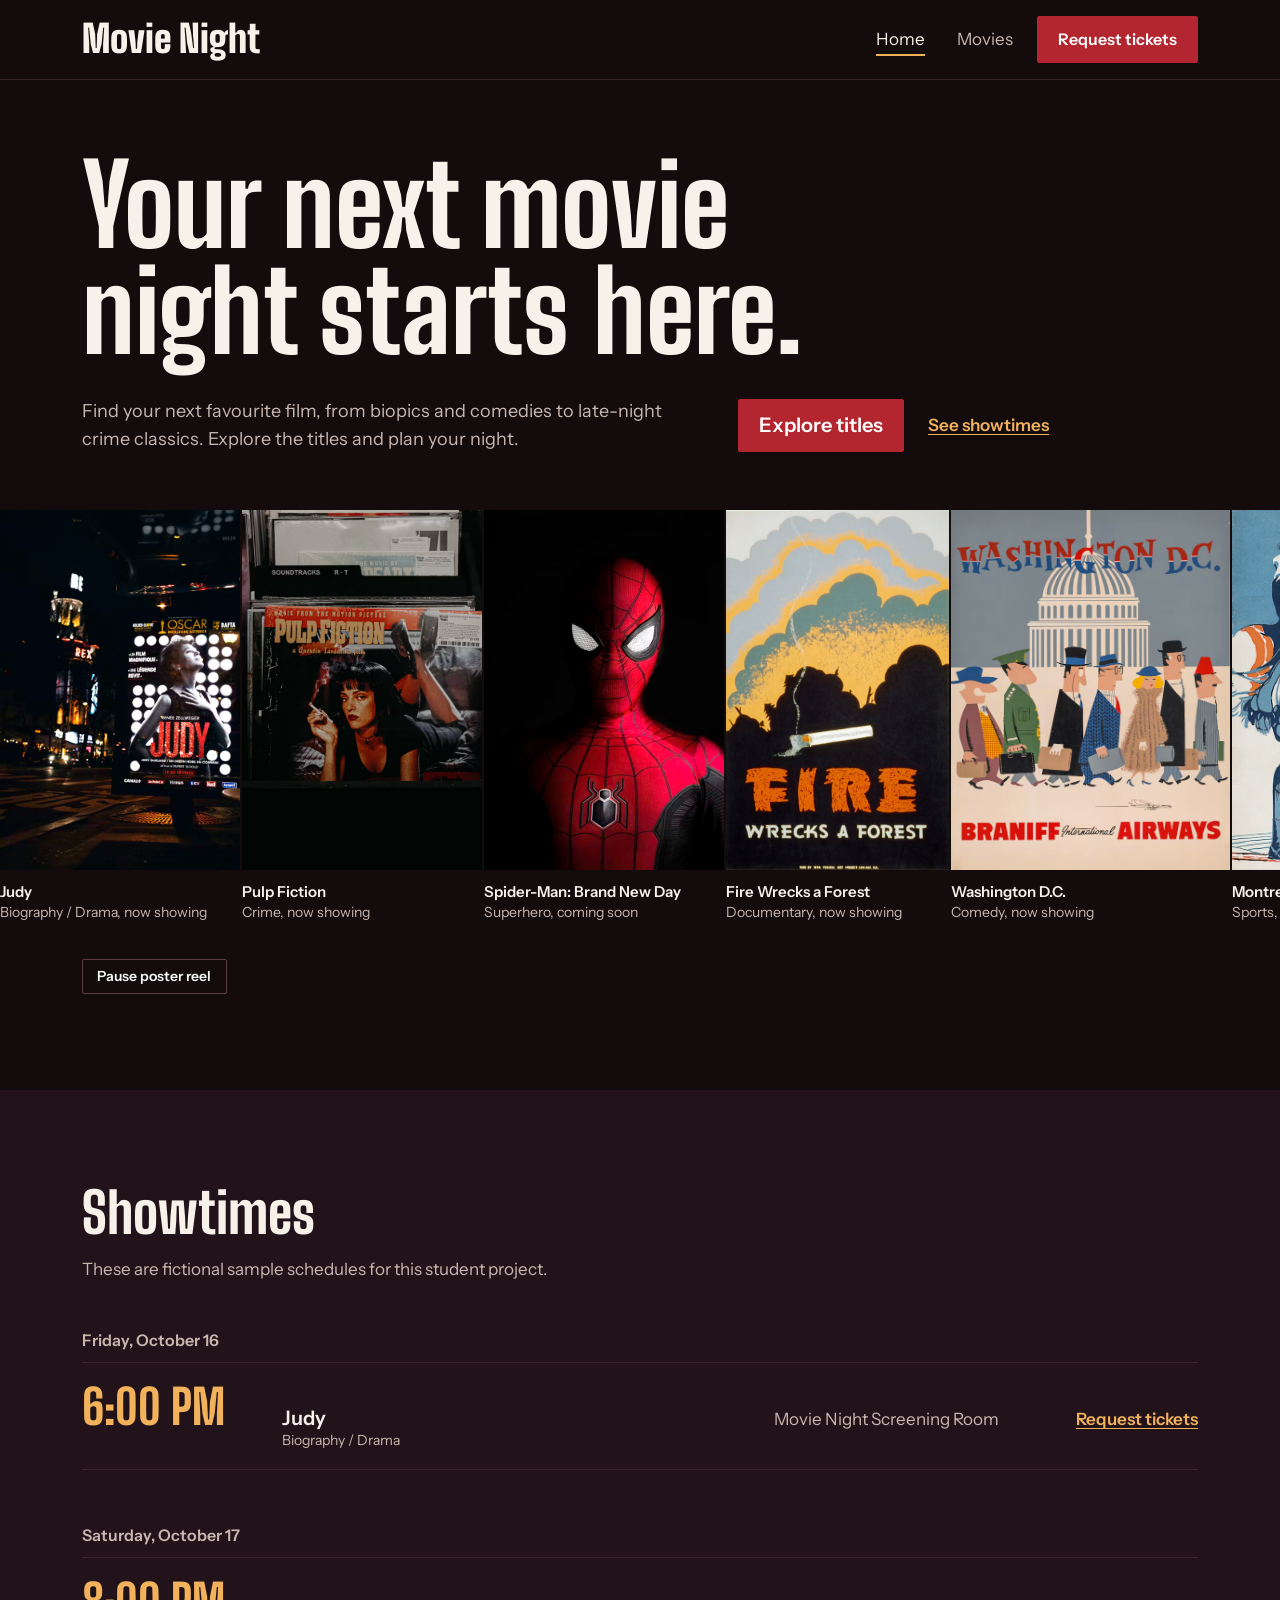
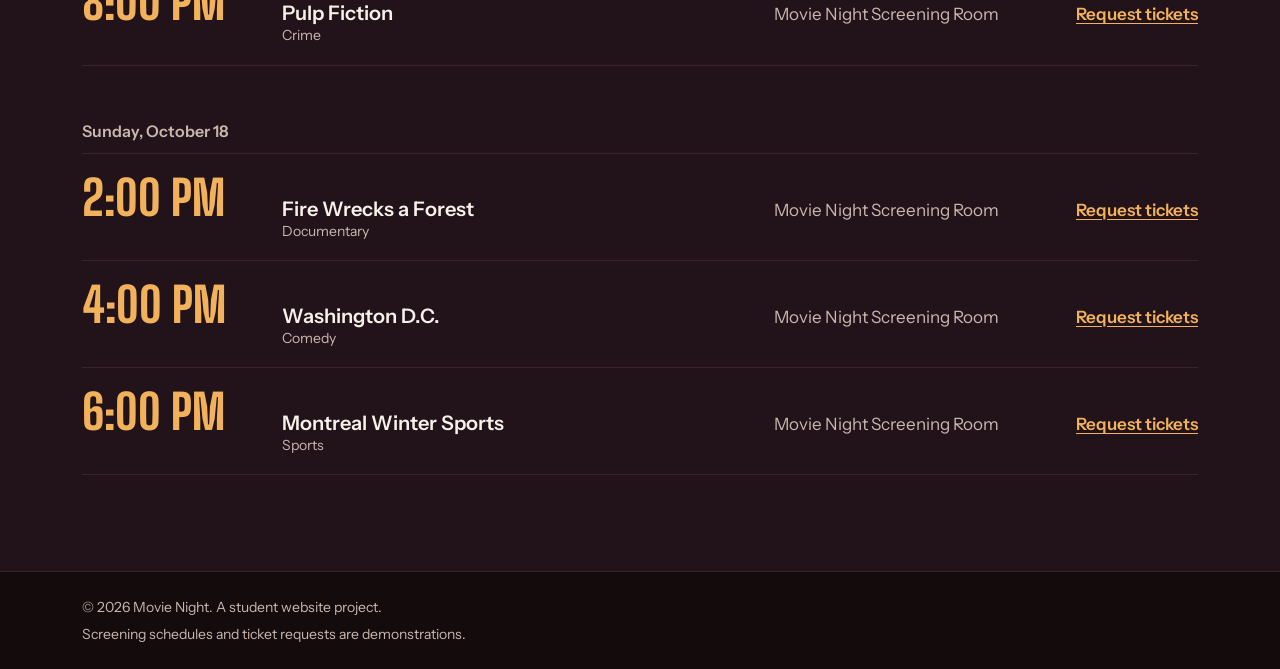
==== commit cd183b89: "Refactor code structure for improved readability and maintainability" ====
--- a/index.html
+++ b/index.html
@@ -4,14 +4,14 @@
     <meta charset="UTF-8">
     <meta name="viewport" content="width=device-width, initial-scale=1.0">
     <meta name="description"
-          content="Discover films and special anime episode screenings, explore genres and request tickets.">
+          content="See what's showing at Movie Night, explore genres and request tickets.">
 
     <title>Movie Night | Home</title>
 
     <!-- Fonts -->
     <link rel="preconnect" href="https://fonts.googleapis.com">
     <link rel="preconnect" href="https://fonts.gstatic.com" crossorigin>
-    <link href="https://fonts.googleapis.com/css2?family=Big+Shoulders+Display:wght@700;800&family=Instrument+Sans:wght@400;500;600&display=swap"
+    <link href="https://fonts.googleapis.com/css2?family=Big+Shoulders+Display:wght@700;800;900&family=Instrument+Sans:wght@400;500;600&display=swap"
           rel="stylesheet">
 
     <!-- Bootstrap -->
@@ -75,9 +75,9 @@
 
                 <div class="hero-intro">
                     <p class="lede">
-                        Find your next favourite film or join a special
-                        anime episode screening. Explore the titles and
-                        plan your night.
+                        Find your next favourite film, from biopics and
+                        comedies to late-night crime classics. Explore the
+                        titles and plan your night.
                     </p>
 
                     <div class="hero-actions">
@@ -90,57 +90,27 @@
                     </div>
                 </div>
 
-                <!-- Featured titles -->
-                <h2 class="visually-hidden" id="featured-heading">
-                    Featured titles
-                </h2>
-
-                <!-- Focusable so keyboard users can scroll it on small screens -->
-                <ul class="poster-strip" tabindex="0"
-                    aria-labelledby="featured-heading">
-                    <li>
-                        <img src="images/jujutsu-kaisen.jfif"
-                             alt="Jujutsu Kaisen Shibuya Incident character poster">
-                        <p class="poster-caption">
-                            <strong>Jujutsu Kaisen: Shibuya Incident</strong>
-                            <span>Anime, special episode screening</span>
-                        </p>
-                    </li>
-                    <li>
-                        <img src="images/death-note.jfif"
-                             alt="Death Note anime character collage poster">
-                        <p class="poster-caption">
-                            <strong>Death Note</strong>
-                            <span>Anime, special episode screening</span>
-                        </p>
-                    </li>
-                    <li>
-                        <img src="images/cruella.jfif"
-                             alt="Cruella poster featuring Emma Stone">
-                        <p class="poster-caption">
-                            <strong>Cruella</strong>
-                            <span>Crime / Drama film</span>
-                        </p>
-                    </li>
-                    <li>
-                        <img src="images/spider-man.jfif"
-                             alt="Spider-Man Brand New Day artwork"
-                             loading="lazy">
-                        <p class="poster-caption">
-                            <strong>Spider-Man: Brand New Day</strong>
-                            <span>Superhero film</span>
-                        </p>
-                    </li>
-                    <li>
-                        <img src="images/terrifier.jfif"
-                             alt="Terrifier poster featuring Art the Clown"
-                             loading="lazy">
-                        <p class="poster-caption">
-                            <strong>Terrifier</strong>
-                            <span>Horror film</span>
-                        </p>
-                    </li>
-                </ul>
+            </div>
+        </section>
+
+        <!-- Featured titles: a continuous poster reel -->
+        <section class="poster-reel" aria-labelledby="featured-heading">
+            <h2 class="visually-hidden" id="featured-heading">
+                Featured titles
+            </h2>
+
+            <!-- Scrollable by keyboard when motion is reduced -->
+            <div class="reel-viewport" tabindex="0" role="region"
+                 aria-labelledby="featured-heading">
+                <!-- JavaScript builds the posters from the movies array -->
+                <ul class="reel-track" id="reelTrack"></ul>
+            </div>
+
+            <div class="container">
+                <button class="btn btn-outline-light btn-sm reel-toggle"
+                        id="reelToggle" type="button">
+                    Pause poster reel
+                </button>
             </div>
         </section>
 
@@ -165,29 +135,14 @@
                             <time class="showtime-time"
                                   datetime="2026-10-16T18:00">6:00 PM</time>
                             <p class="showtime-film mb-0">
-                                Cruella
-                                <span class="title-meta">Crime / Drama film</span>
-                            </p>
-                            <span class="showtime-venue">
-                                Movie Night Screening Room
-                            </span>
-                            <a class="showtime-link" href="tickets.html"
-                               aria-label="Request tickets for Cruella at 6:00 PM">
-                                Request tickets
-                            </a>
-                        </li>
-                        <li class="showtime">
-                            <time class="showtime-time"
-                                  datetime="2026-10-16T21:00">9:00 PM</time>
-                            <p class="showtime-film mb-0">
-                                Terrifier
-                                <span class="title-meta">Horror film</span>
-                            </p>
-                            <span class="showtime-venue">
-                                Movie Night Screening Room
-                            </span>
-                            <a class="showtime-link" href="tickets.html"
-                               aria-label="Request tickets for Terrifier at 9:00 PM">
+                                Judy
+                                <span class="title-meta">Biography / Drama</span>
+                            </p>
+                            <span class="showtime-venue">
+                                Movie Night Screening Room
+                            </span>
+                            <a class="showtime-link" href="tickets.html"
+                               aria-label="Request tickets for Judy at 6:00 PM">
                                 Request tickets
                             </a>
                         </li>
@@ -202,31 +157,70 @@
                     <ol class="showtimes-list">
                         <li class="showtime">
                             <time class="showtime-time"
-                                  datetime="2026-10-17T17:00">5:00 PM</time>
-                            <p class="showtime-film mb-0">
-                                Death Note
-                                <span class="title-meta">Special episode screening</span>
-                            </p>
-                            <span class="showtime-venue">
-                                Movie Night Anime Lounge
-                            </span>
-                            <a class="showtime-link" href="tickets.html"
-                               aria-label="Request tickets for Death Note at 5:00 PM">
-                                Request tickets
-                            </a>
-                        </li>
-                        <li class="showtime">
-                            <time class="showtime-time"
-                                  datetime="2026-10-17T19:00">7:00 PM</time>
-                            <p class="showtime-film mb-0">
-                                Jujutsu Kaisen: Shibuya Incident
-                                <span class="title-meta">Special episode screening</span>
-                            </p>
-                            <span class="showtime-venue">
-                                Movie Night Anime Lounge
-                            </span>
-                            <a class="showtime-link" href="tickets.html"
-                               aria-label="Request tickets for Jujutsu Kaisen: Shibuya Incident at 7:00 PM">
+                                  datetime="2026-10-17T20:00">8:00 PM</time>
+                            <p class="showtime-film mb-0">
+                                Pulp Fiction
+                                <span class="title-meta">Crime</span>
+                            </p>
+                            <span class="showtime-venue">
+                                Movie Night Screening Room
+                            </span>
+                            <a class="showtime-link" href="tickets.html"
+                               aria-label="Request tickets for Pulp Fiction at 8:00 PM">
+                                Request tickets
+                            </a>
+                        </li>
+                    </ol>
+                </div>
+
+                <div class="showtimes-day">
+                    <h3 class="showtimes-date">
+                        <time datetime="2026-10-18">Sunday, October 18</time>
+                    </h3>
+
+                    <ol class="showtimes-list">
+                        <li class="showtime">
+                            <time class="showtime-time"
+                                  datetime="2026-10-18T14:00">2:00 PM</time>
+                            <p class="showtime-film mb-0">
+                                Fire Wrecks a Forest
+                                <span class="title-meta">Documentary</span>
+                            </p>
+                            <span class="showtime-venue">
+                                Movie Night Screening Room
+                            </span>
+                            <a class="showtime-link" href="tickets.html"
+                               aria-label="Request tickets for Fire Wrecks a Forest at 2:00 PM">
+                                Request tickets
+                            </a>
+                        </li>
+                        <li class="showtime">
+                            <time class="showtime-time"
+                                  datetime="2026-10-18T16:00">4:00 PM</time>
+                            <p class="showtime-film mb-0">
+                                Washington D.C.
+                                <span class="title-meta">Comedy</span>
+                            </p>
+                            <span class="showtime-venue">
+                                Movie Night Screening Room
+                            </span>
+                            <a class="showtime-link" href="tickets.html"
+                               aria-label="Request tickets for Washington D.C. at 4:00 PM">
+                                Request tickets
+                            </a>
+                        </li>
+                        <li class="showtime">
+                            <time class="showtime-time"
+                                  datetime="2026-10-18T18:00">6:00 PM</time>
+                            <p class="showtime-film mb-0">
+                                Montreal Winter Sports
+                                <span class="title-meta">Sports</span>
+                            </p>
+                            <span class="showtime-venue">
+                                Movie Night Screening Room
+                            </span>
+                            <a class="showtime-link" href="tickets.html"
+                               aria-label="Request tickets for Montreal Winter Sports at 6:00 PM">
                                 Request tickets
                             </a>
                         </li>
--- a/css/styles.css
+++ b/css/styles.css
@@ -1,13 +1,13 @@
 /* Shared website colours */
 :root {
-  --page-background: #0b0d12;
-  --panel-background: #151a24;
-  --accent-blue: #2563eb;
-  --heading-accent: #60a5fa;
-  --main-text: #f8fafc;
-  --secondary-text: #b8c0cc;
-  --rule: #293142;
-  --field-border: #46536b;
+  --page-background: #140b0d;
+  --panel-background: #22131a;
+  --button-color: #b3262f;
+  --accent: #f2b25c;
+  --main-text: #f7f1ea;
+  --secondary-text: #c9b8b0;
+  --rule: #3a2329;
+  --field-border: #5c3a42;
 
   --display-font: "Big Shoulders Display", "Arial Narrow", sans-serif;
   --text-font: "Instrument Sans", "Segoe UI", sans-serif;
@@ -64,7 +64,7 @@
 }
 
 a {
-  color: var(--heading-accent);
+  color: var(--accent);
   text-underline-offset: 0.2em;
 }
 
@@ -95,8 +95,10 @@
   padding: 1rem 0;
 }
 
+/* Heaviest weight is kept for the wordmark so it reads as a logo */
 .navbar-brand {
-  font-size: 2rem;
+  font-size: 2.375rem;
+  font-weight: 900;
   color: var(--main-text);
 }
 
@@ -112,7 +114,7 @@
 
 .navbar-nav .nav-link.active {
   text-decoration: underline;
-  text-decoration-color: var(--heading-accent);
+  text-decoration-color: var(--accent);
   text-decoration-thickness: 2px;
   text-underline-offset: 0.5em;
 }
@@ -125,12 +127,12 @@
 }
 
 .btn-primary {
-  --bs-btn-bg: var(--accent-blue);
-  --bs-btn-border-color: var(--accent-blue);
-  --bs-btn-hover-bg: #1d4ed8;
-  --bs-btn-hover-border-color: #1d4ed8;
-  --bs-btn-active-bg: #1e40af;
-  --bs-btn-active-border-color: #1e40af;
+  --bs-btn-bg: var(--button-color);
+  --bs-btn-border-color: var(--button-color);
+  --bs-btn-hover-bg: #951e26;
+  --bs-btn-hover-border-color: #951e26;
+  --bs-btn-active-bg: #7d1820;
+  --bs-btn-active-border-color: #7d1820;
 }
 
 .btn-outline-light {
@@ -173,23 +175,55 @@
   gap: 1.5rem;
 }
 
-/* Poster strip: starts on the content edge, runs to the window edge */
-.poster-strip {
+/* Poster reel: runs edge to edge and loops continuously */
+.reel-viewport {
+  overflow: hidden;
+}
+
+.reel-track {
   display: flex;
-  gap: 2px;
-  margin: 0 calc(50% - 50vw) 0 0;
-  padding: 0 1rem 1rem 0;
+  width: max-content;
+  margin: 0;
+  padding: 0;
   list-style: none;
-  overflow-x: auto;
-  scroll-snap-type: x mandatory;
-}
-
-.poster-strip li {
-  flex: 0 0 clamp(10rem, 21vw, 15rem);
-  scroll-snap-align: start;
-}
-
-.poster-strip img,
+  /* The track holds the posters twice, so sliding half its width loops seamlessly */
+  animation: reel-scroll 50s linear infinite;
+}
+
+.reel-track.is-paused,
+.reel-viewport:hover .reel-track,
+.reel-viewport:focus-within .reel-track {
+  animation-play-state: paused;
+}
+
+@keyframes reel-scroll {
+  from {
+    transform: translateX(0);
+  }
+
+  to {
+    transform: translateX(-50%);
+  }
+}
+
+.reel-item {
+  flex: 0 0 auto;
+  /* Padding, not gap, so both halves of the track are the same width */
+  padding-right: 2px;
+}
+
+/* Shared height, natural width, so vintage posters are never cropped */
+.reel-item img {
+  display: block;
+  width: auto;
+  height: clamp(15rem, 31.5vw, 22.5rem);
+}
+
+.reel-toggle {
+  margin-top: 1.25rem;
+  padding: 0.4rem 0.9rem;
+}
+
 .lineup-poster {
   display: block;
   width: 100%;
@@ -198,6 +232,9 @@
 }
 
 .poster-caption {
+  /* Wraps to the image width instead of widening the figure */
+  inline-size: 0;
+  min-inline-size: 100%;
   padding: 0.75rem 1rem 0 0;
   font-size: 0.9375rem;
   line-height: 1.35;
@@ -253,7 +290,7 @@
 }
 
 .showtime-time {
-  color: var(--heading-accent);
+  color: var(--accent);
   font-family: var(--display-font);
   font-size: 3rem;
   font-weight: 800;
@@ -317,7 +354,12 @@
 }
 
 /* Movies page: unframed poster grid */
+/* A Bootstrap card with its frame removed so the poster stands alone */
 .lineup-item {
+  --bs-card-bg: transparent;
+  --bs-card-border-width: 0;
+  --bs-card-border-radius: 0;
+  --bs-card-inner-border-radius: 0;
   position: relative;
 }
 
@@ -343,7 +385,7 @@
   padding: 0;
   border: 0;
   background: none;
-  color: var(--heading-accent);
+  color: var(--accent);
   font-weight: 600;
   text-decoration: underline;
   text-underline-offset: 0.2em;
@@ -357,7 +399,7 @@
 
 .lineup-item:hover .lineup-poster,
 .lineup-item:has(.lineup-details:focus-visible) .lineup-poster {
-  outline-color: var(--heading-accent);
+  outline-color: var(--accent);
 }
 
 .lineup-item:hover .lineup-details {
@@ -377,8 +419,8 @@
 .form-control:focus {
   background-color: var(--page-background);
   color: var(--main-text);
-  border-color: var(--heading-accent);
-  box-shadow: 0 0 0 0.2rem rgb(96 165 250 / 30%);
+  border-color: var(--accent);
+  box-shadow: 0 0 0 0.2rem rgb(242 178 92 / 30%);
 }
 
 .form-select:disabled {
@@ -431,7 +473,7 @@
 
 .detail-screening {
   margin-bottom: 0.5rem;
-  color: var(--heading-accent);
+  color: var(--accent);
   font-family: var(--display-font);
   font-size: 1.75rem;
   font-weight: 700;
@@ -449,12 +491,12 @@
 
 .ticket-form legend {
   float: none;
-  margin-bottom: 1.25rem;
-  font-size: 2rem;
+  margin-bottom: 1rem;
+  font-size: 1.625rem;
 }
 
 .request-summary h2 {
-  font-size: 2rem;
+  font-size: 1.625rem;
 }
 
 .ticket-total {
@@ -480,7 +522,7 @@
 #confirmation {
   max-width: 38rem;
   padding-left: 1rem;
-  border-left: 3px solid var(--heading-accent);
+  border-left: 3px solid var(--accent);
   color: var(--main-text);
   overflow-wrap: anywhere;
 }
@@ -504,8 +546,8 @@
 /* Keyboard accessibility */
 a:focus-visible,
 button:focus-visible,
-.poster-strip:focus-visible {
-  outline: 3px solid var(--heading-accent);
+.reel-viewport:focus-visible {
+  outline: 3px solid var(--accent);
   outline-offset: 4px;
 }
 
@@ -523,6 +565,20 @@
   .lineup-poster {
     transition: none;
   }
+
+  /* No auto-scrolling: one set of posters the visitor can scroll themselves */
+  .reel-track {
+    animation: none;
+  }
+
+  .reel-viewport {
+    overflow-x: auto;
+  }
+
+  .reel-clone,
+  .reel-toggle {
+    display: none;
+  }
 }
 
 /* Desktop: summary sits beside the form */
